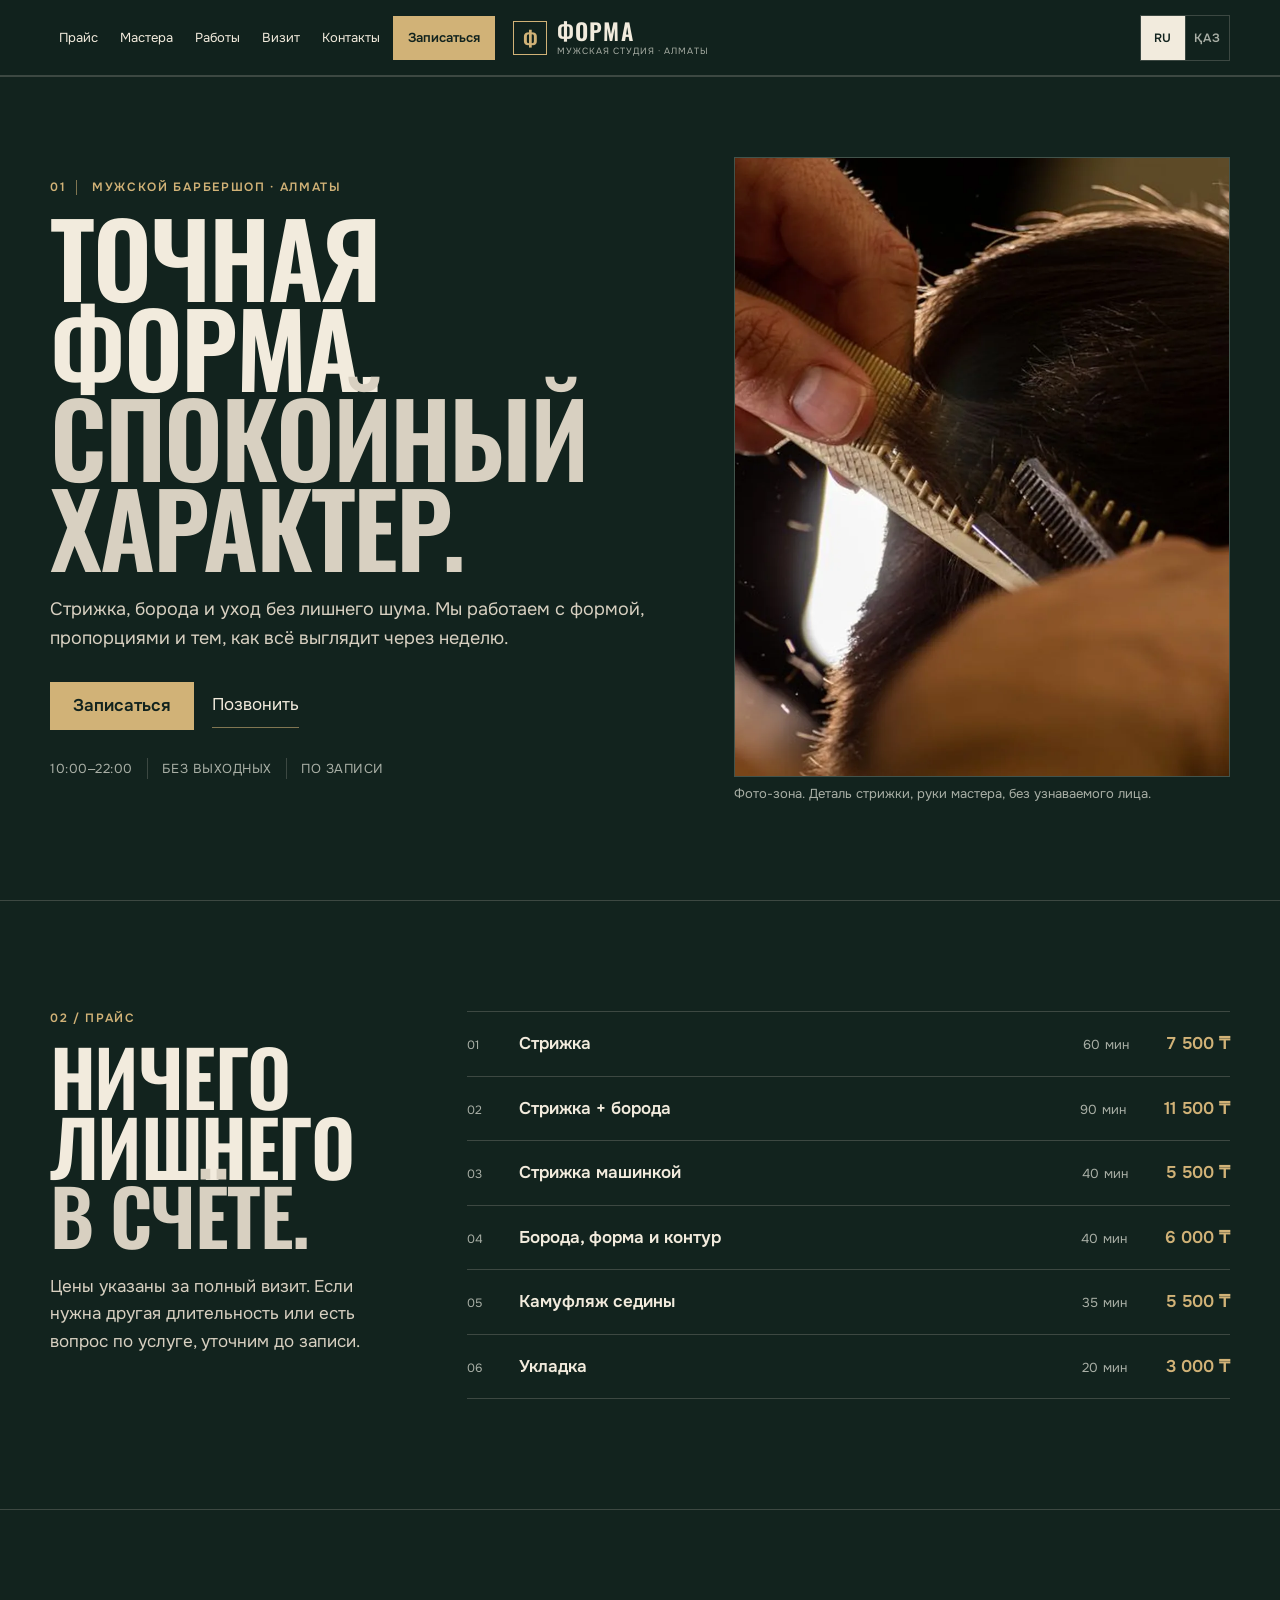
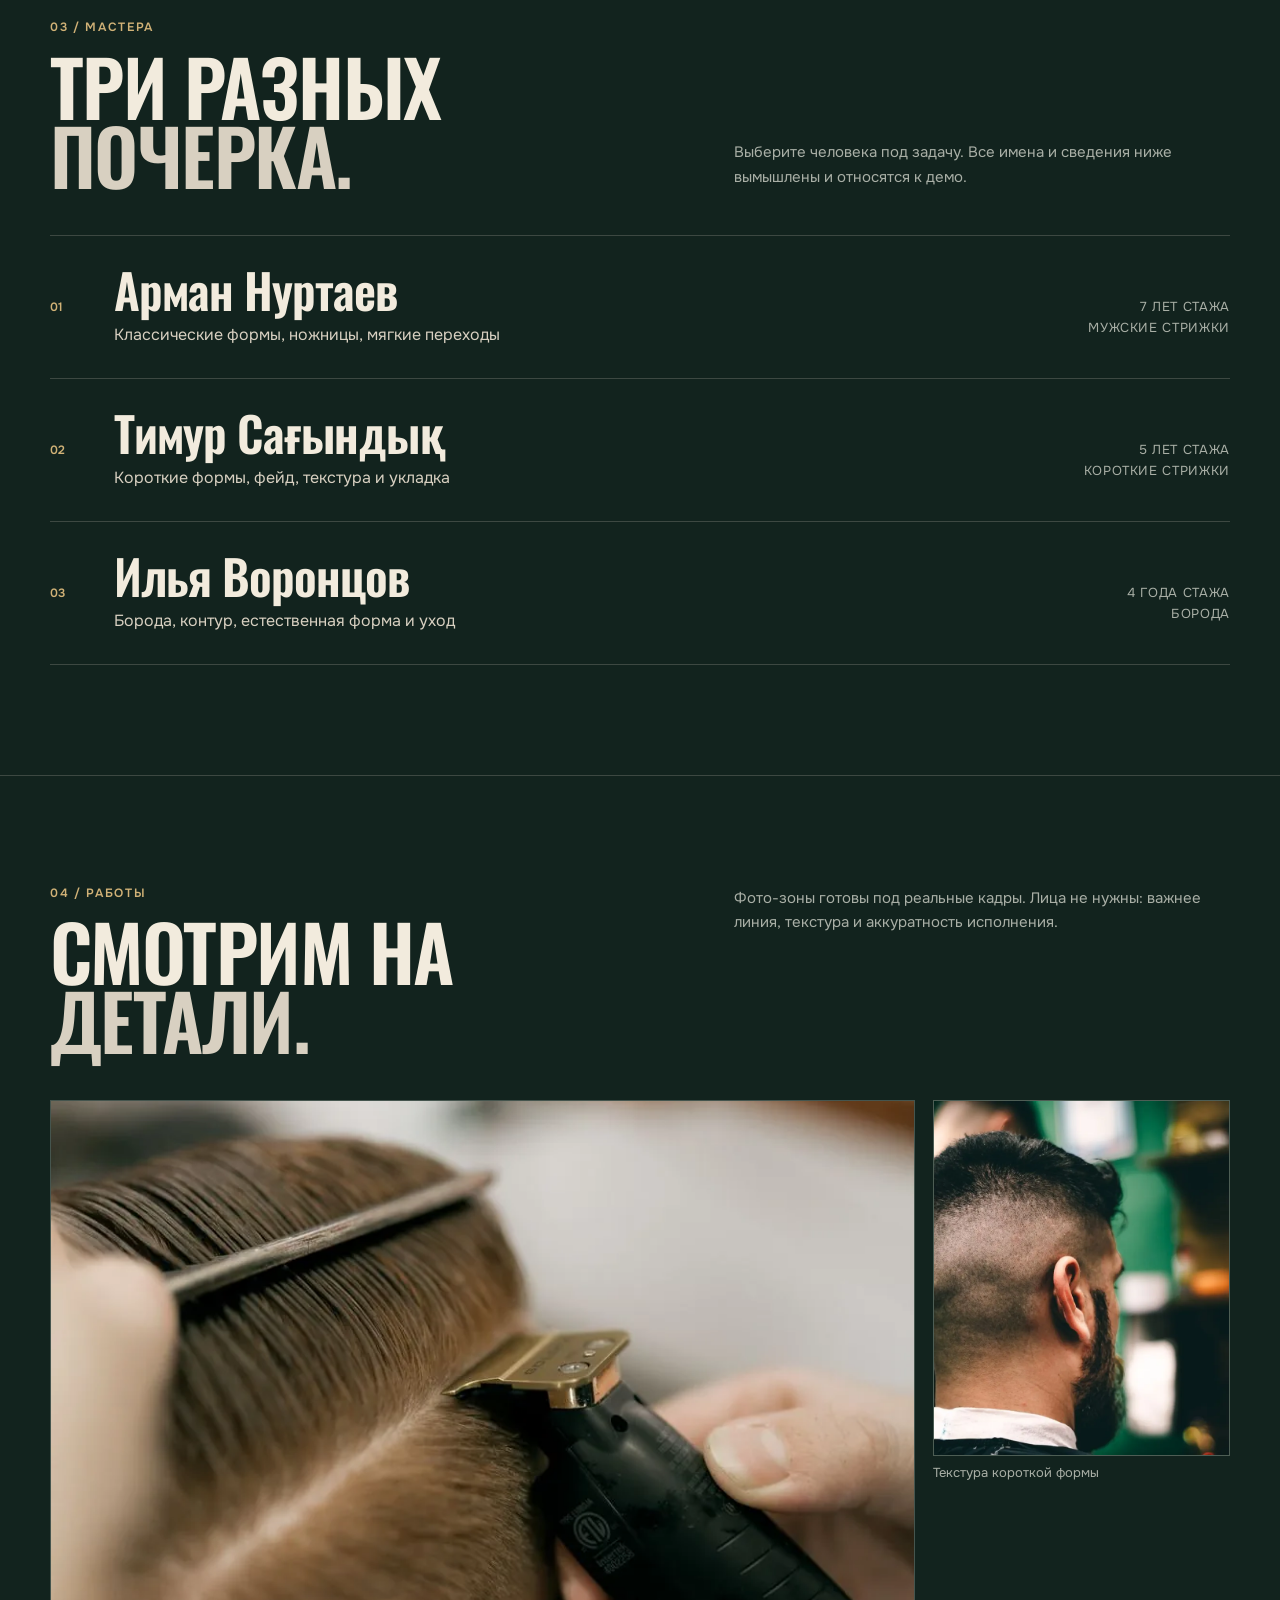
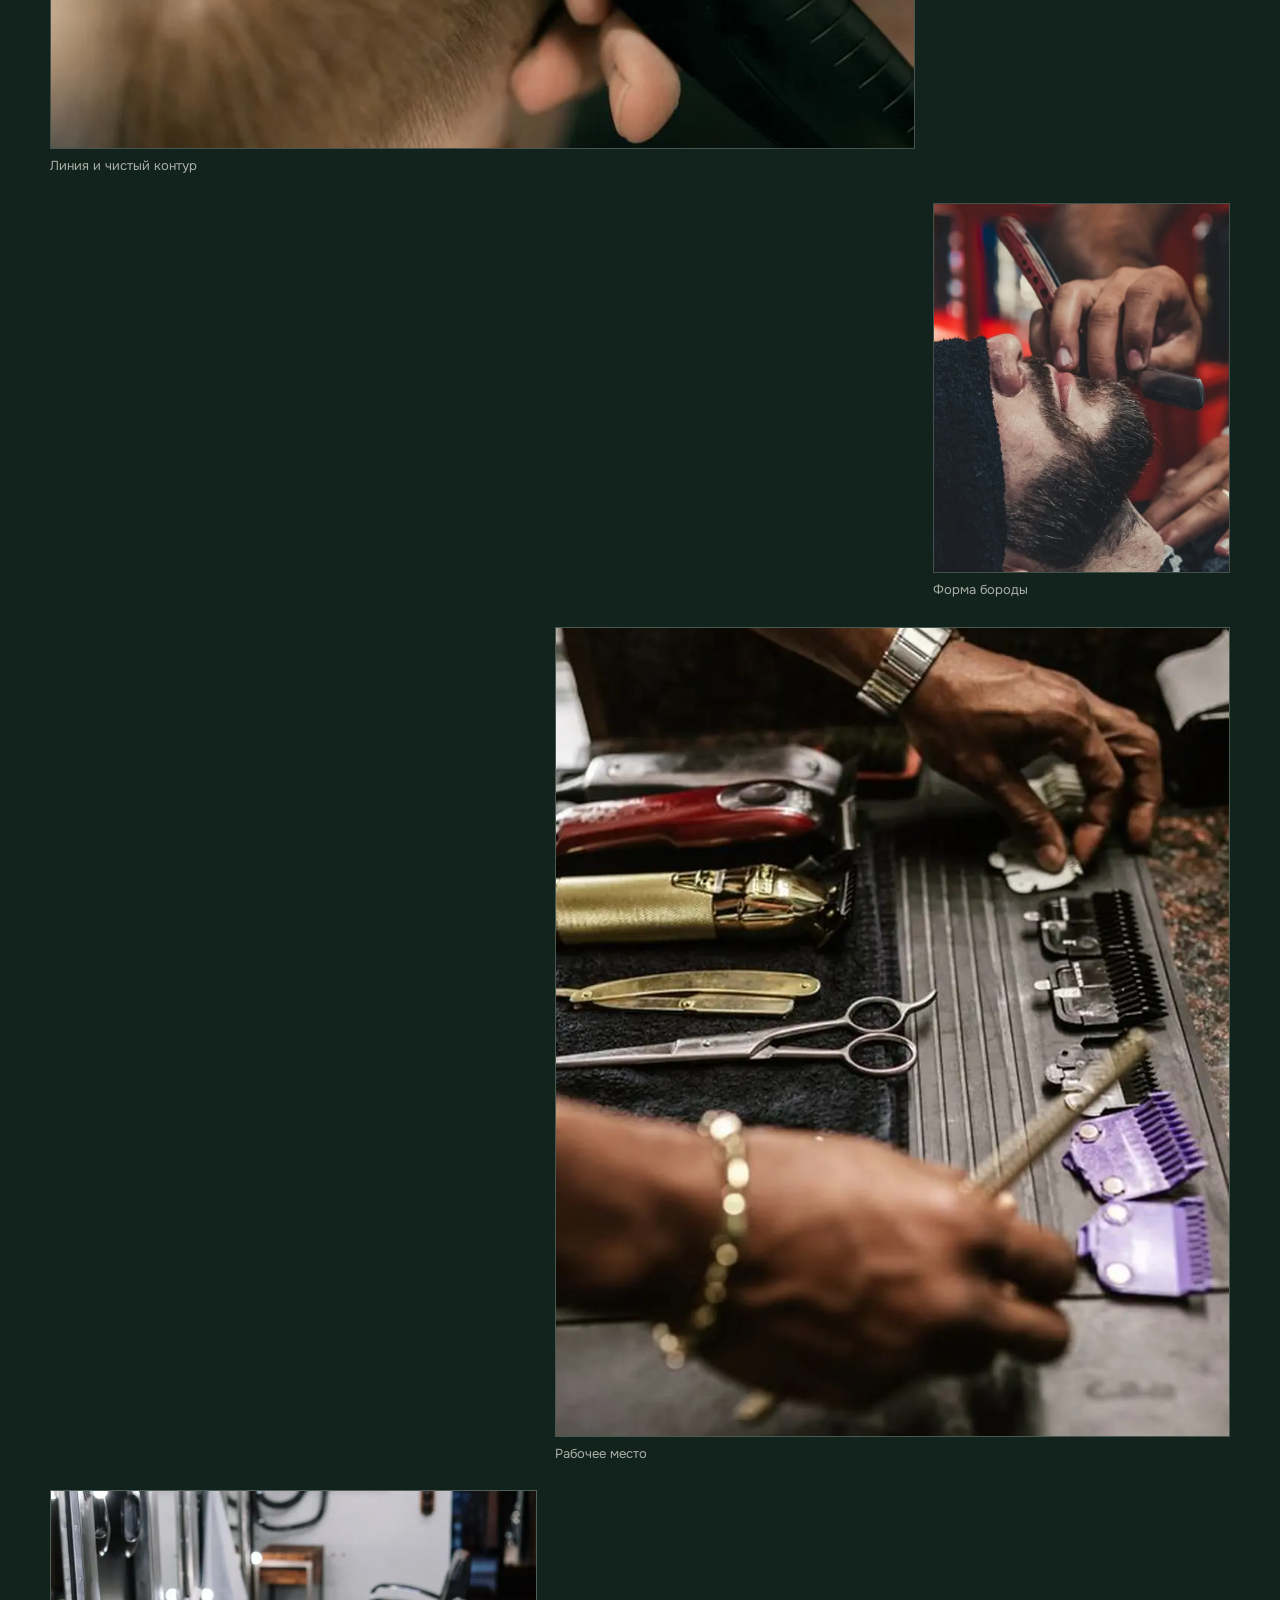
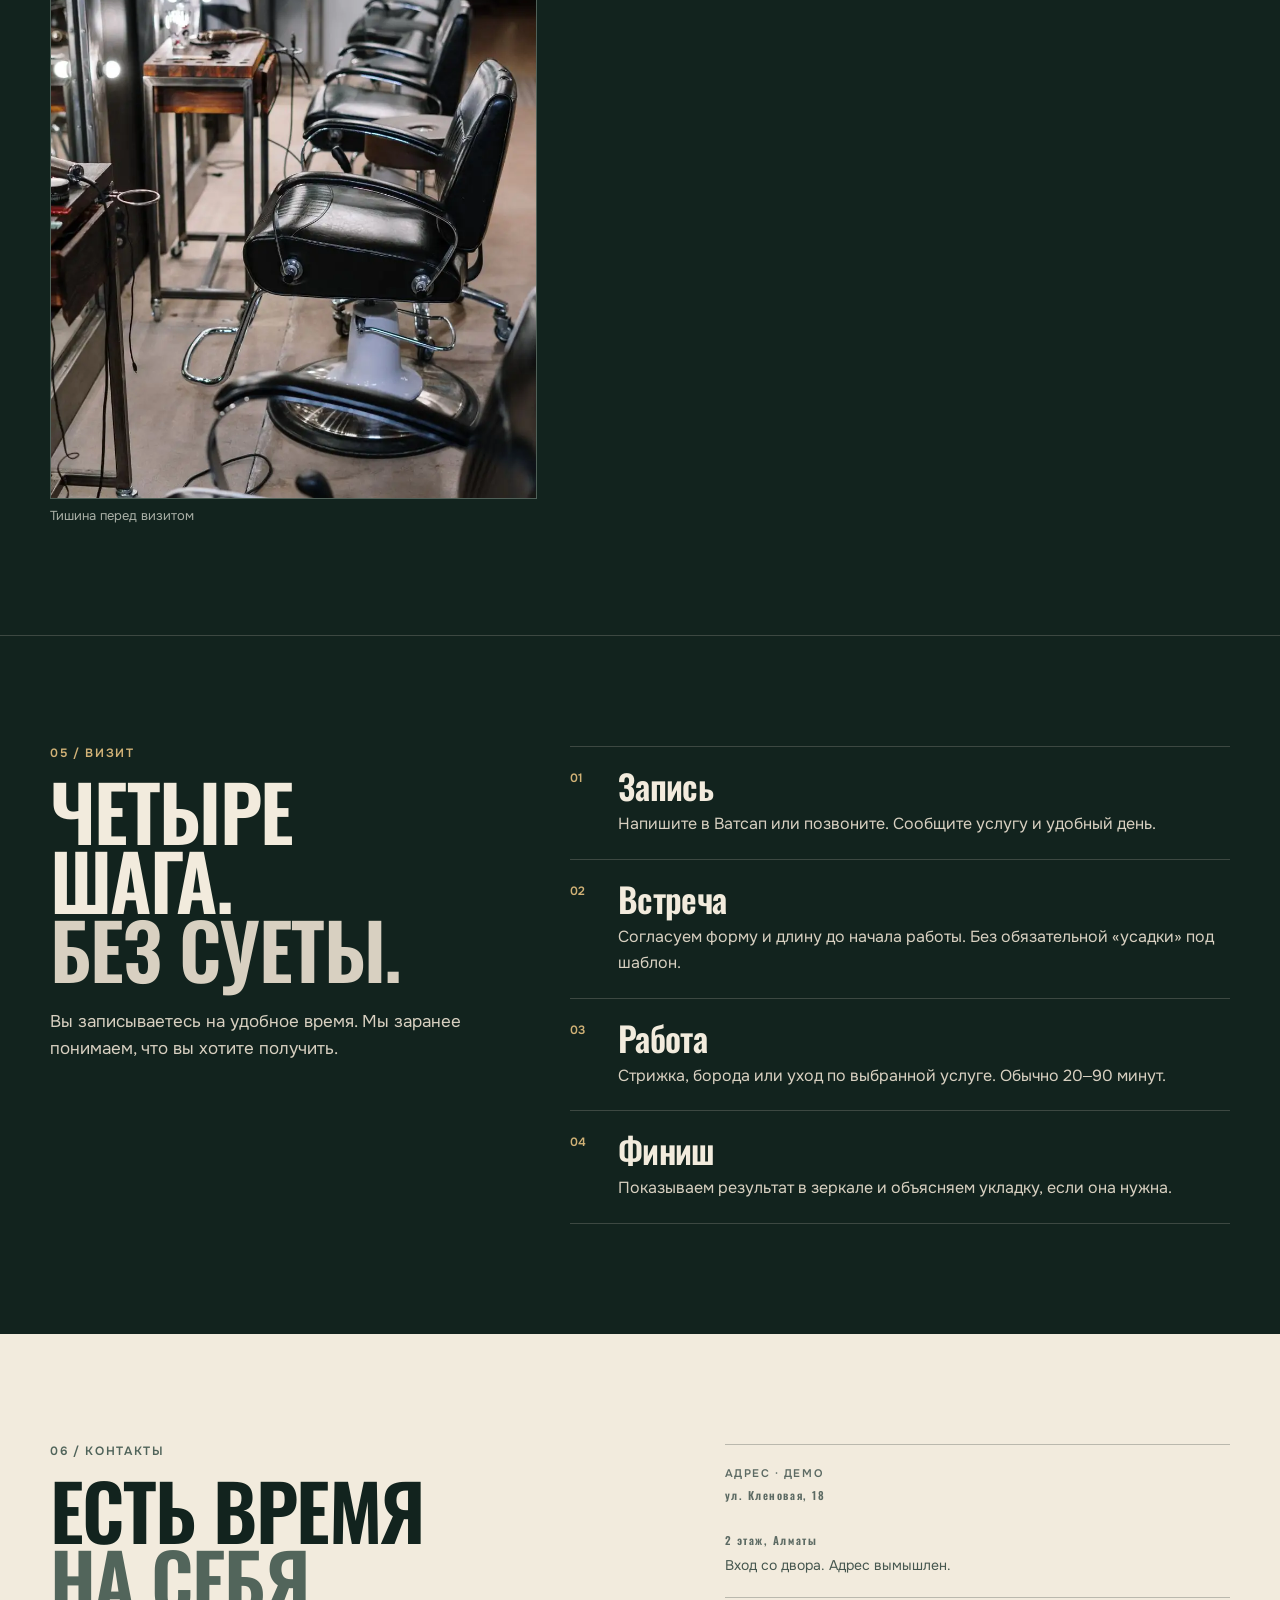
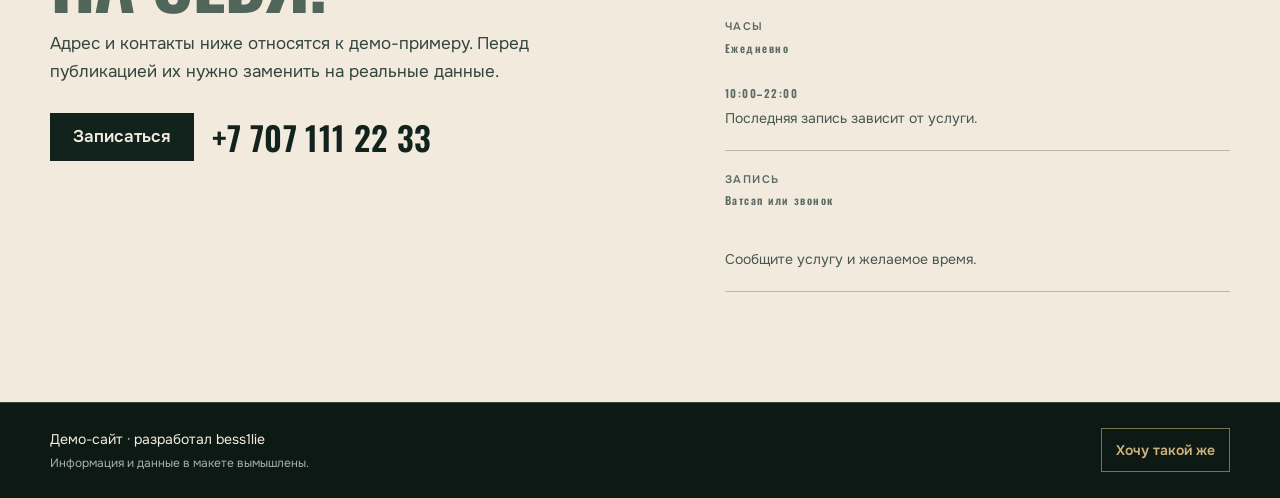
==== barbershop-demo-v2/index.html @ 273ecc9f "barbershop-demo-v2: RU/KK barbershop demo (ФОРМА) — gates green, audit in ~/demo-drops/_audit/barber" ====
<!DOCTYPE html>

<html lang="ru">
<head>
<meta charset="utf-8"/>
<meta content="width=device-width, initial-scale=1, viewport-fit=cover" name="viewport"/>
<meta content="noindex,nofollow" name="robots"/>
<title data-i18n="meta.title">ФОРМА — мужской барбершоп в Алматы</title>
<meta content="ФОРМА — спокойный мужской барбершоп в Алматы. Стрижки, борода и уход. Понятный прайс и запись в Ватсап." data-i18n-content="meta.description" name="description"/>
<meta content="ФОРМА — мужской барбершоп в Алматы" data-i18n-content="meta.ogTitle" property="og:title"/>
<meta content="Стрижки, борода и уход без лишнего шума. Запись в Ватсап." data-i18n-content="meta.ogDescription" property="og:description"/>
<link href="assets/favicon.svg" rel="icon" type="image/svg+xml"/>


<link href="css/style.css" rel="stylesheet"/>
<meta content="ru_RU" data-i18n-content="meta.ogLocale" property="og:locale"/><script>(function(){try{var p=new URLSearchParams(location.search).get('lang');var s=localStorage.getItem('site-language');var l=p==='kk'?'kk':p==='ru'?'ru':s==='kk'?'kk':'ru';document.documentElement.lang=l;document.documentElement.dataset.lang=l;document.documentElement.classList.add('js-preload');}catch(e){document.documentElement.lang='ru';document.documentElement.dataset.lang='ru';}})();</script><link as="font" crossorigin="anonymous" href="fonts/oswald-600.woff2" rel="preload" type="font/woff2"/><link as="font" crossorigin="anonymous" href="fonts/onest-400.woff2" rel="preload" type="font/woff2"/><link as="font" crossorigin="anonymous" href="fonts/onest-600.woff2" rel="preload" type="font/woff2"/><script defer src="js/i18n.js"></script></head>
<body>
<a class="skip-link" data-i18n="skip" href="#main">К содержанию</a>
<header class="site-header" data-header="">
<div class="container header-inner">
<a aria-label="ФОРМА, на главную" class="brand" data-i18n-aria-label="brand.home" href="./">
<span aria-hidden="true" class="brand-mark">Ф</span>
<span class="brand-copy"><span>ФОРМА</span><small data-i18n="brand.subtitle">МУЖСКАЯ СТУДИЯ · АЛМАТЫ</small></span>
</a>
<div aria-label="Сменить язык / Тілді ауыстыру" class="lang-switch" role="group"><button aria-label="Русский" aria-pressed="true" class="lang-option lang-ru" data-i18n-aria-label="lang.ru" data-lang-switch="ru" type="button">RU</button><button aria-label="Казахский" aria-pressed="false" class="lang-option lang-kk" data-i18n-aria-label="lang.kk" data-lang-switch="kk" type="button">ҚАЗ</button></div><button aria-controls="site-menu" aria-expanded="false" aria-label="Открыть меню" class="menu-toggle" data-i18n-aria-label="menu.open" data-menu-label-close="menu.close" data-menu-label-open="menu.open" type="button">
<span></span><span></span>
</button>
<nav aria-label="Основное меню" class="site-nav" data-i18n-aria-label="nav.label" id="site-menu">
<a data-i18n="nav.price" href="#price">Прайс</a>
<a data-i18n="nav.barbers" href="#barbers">Мастера</a>
<a data-i18n="nav.work" href="#work">Работы</a>
<a data-i18n="nav.visit" href="#visit">Визит</a>
<a data-i18n="nav.contacts" href="#contacts">Контакты</a>
<a class="nav-cta" data-cta-placeholder="whatsapp-cta" data-i18n="cta.book" data-i18n-aria-label="cta.whatsappAria" aria-label="Записаться в Ватсап" data-whatsapp="" href="https://wa.me/77071112233?text=%D0%97%D0%B4%D1%80%D0%B0%D0%B2%D1%81%D1%82%D0%B2%D1%83%D0%B9%D1%82%D0%B5!%20%D0%A5%D0%BE%D1%87%D1%83%20%D0%B7%D0%B0%D0%BF%D0%B8%D1%81%D0%B0%D1%82%D1%8C%D1%81%D1%8F%20%D0%BD%D0%B0%20%D1%81%D1%82%D1%80%D0%B8%D0%B6%D0%BA%D1%83.">Записаться</a>
</nav>
</div>
</header>
<main id="main">
<section aria-labelledby="hero-title" class="hero section-rule">
<div class="container hero-grid">
<div class="hero-copy">
<p class="eyebrow" data-i18n="hero.eyebrow"><span>01</span> Мужской барбершоп · Алматы</p>
<h1 id="hero-title"><span class="hero-title-a" data-i18n="hero.titleA">Точная форма.</span><br/><em data-i18n="hero.titleB">Спокойный характер.</em></h1>
<p class="hero-lede" data-i18n="hero.lede">Стрижка, борода и уход без лишнего шума. Мы работаем с формой, пропорциями и тем, как всё выглядит через неделю.</p>
<div class="hero-actions">
<a class="button button-primary" data-cta-placeholder="whatsapp-cta" data-i18n="cta.book" data-i18n-aria-label="cta.whatsappAria" aria-label="Записаться в Ватсап" data-whatsapp="" href="https://wa.me/77071112233?text=%D0%97%D0%B4%D1%80%D0%B0%D0%B2%D1%81%D1%82%D0%B2%D1%83%D0%B9%D1%82%D0%B5!%20%D0%A5%D0%BE%D1%87%D1%83%20%D0%B7%D0%B0%D0%BF%D0%B8%D1%81%D0%B0%D1%82%D1%8C%D1%81%D1%8F%20%D0%BD%D0%B0%20%D1%81%D1%82%D1%80%D0%B8%D0%B6%D0%BA%D1%83.">Записаться</a>
<a class="text-link" data-i18n="cta.call" href="tel:+77071112233">Позвонить</a>
</div>
<div aria-label="Информация о студии" class="hero-meta" data-i18n-aria-label="hero.metaLabel">
<span data-i18n="hero.hours">10:00–22:00</span><span data-i18n="hero.days">без выходных</span><span data-i18n="hero.appointment">по записи</span>
</div>
</div>
<figure class="hero-media media-slot media-hero">
<div class="media-frame media-frame-hero">
<div aria-hidden="true" class="shape shape-a"></div>
<div aria-hidden="true" class="shape shape-b"></div>
<span class="frame-label" data-i18n="work.frame01">КАДР 01 · ФОРМА</span>
<img alt="Руки мастера во время работы, без лица" data-i18n-alt="work.heroAlt" fetchpriority="high" height="1125" src="assets/img/hero-barber.webp" width="900"/>
</div>
<figcaption data-i18n="work.heroCaption">Фото-зона. Деталь стрижки, руки мастера, без узнаваемого лица.</figcaption>
</figure>
</div>
</section>
<section aria-labelledby="price-title" class="section section-price section-rule" id="price">
<div class="container price-layout">
<div class="section-intro">
<p class="section-index" data-i18n="price.index">02 / ПРАЙС</p>
<h2 id="price-title"><span data-i18n="price.titleA">Ничего лишнего</span><br/><em data-i18n="price.titleB">в счёте.</em></h2>
<p data-i18n="price.note">Цены указаны за полный визит. Если нужна другая длительность или есть вопрос по услуге, уточним до записи.</p>
</div>
<div aria-label="Прайс-лист" class="price-list" data-i18n-aria-label="price.label" role="list">
<div class="price-row" role="listitem"><span class="price-no">01</span><span class="price-name" data-i18n="price.service1">Стрижка</span><span class="price-time" data-i18n="price.time1">60 мин</span><strong>7 500 ₸</strong></div>
<div class="price-row" role="listitem"><span class="price-no">02</span><span class="price-name" data-i18n="price.service2">Стрижка + борода</span><span class="price-time" data-i18n="price.time2">90 мин</span><strong>11 500 ₸</strong></div>
<div class="price-row" role="listitem"><span class="price-no">03</span><span class="price-name" data-i18n="price.service3">Стрижка машинкой</span><span class="price-time" data-i18n="price.time3">40 мин</span><strong>5 500 ₸</strong></div>
<div class="price-row" role="listitem"><span class="price-no">04</span><span class="price-name" data-i18n="price.service4">Борода, форма и контур</span><span class="price-time" data-i18n="price.time4">40 мин</span><strong>6 000 ₸</strong></div>
<div class="price-row" role="listitem"><span class="price-no">05</span><span class="price-name" data-i18n="price.service5">Камуфляж седины</span><span class="price-time" data-i18n="price.time5">35 мин</span><strong>5 500 ₸</strong></div>
<div class="price-row" role="listitem"><span class="price-no">06</span><span class="price-name" data-i18n="price.service6">Укладка</span><span class="price-time" data-i18n="price.time6">20 мин</span><strong>3 000 ₸</strong></div>
</div>
</div>
</section>
<section aria-labelledby="barbers-title" class="section section-barbers section-rule" id="barbers">
<div class="container">
<div class="section-head split-head">
<div><p class="section-index" data-i18n="barbers.index">03 / МАСТЕРА</p><h2 id="barbers-title"><span data-i18n="barbers.titleA">Три разных</span><br/><em data-i18n="barbers.titleB">почерка.</em></h2></div>
<p class="section-note" data-i18n="barbers.note">Выберите человека под задачу. Все имена и сведения ниже вымышлены и относятся к демо.</p>
</div>
<div class="barber-list">
<article class="barber-row">
<div class="barber-count">01</div>
<div class="barber-main"><h3 data-i18n="barber1.name">Арман Нуртаев</h3><p data-i18n="barber1.desc">Классические формы, ножницы, мягкие переходы</p></div>
<div class="barber-meta"><span data-i18n="barber1.experience">7 лет стажа</span><span data-i18n="barber1.speciality">мужские стрижки</span></div>
</article>
<article class="barber-row">
<div class="barber-count">02</div>
<div class="barber-main"><h3 data-i18n="barber2.name">Тимур Сағындық</h3><p data-i18n="barber2.desc">Короткие формы, фейд, текстура и укладка</p></div>
<div class="barber-meta"><span data-i18n="barber2.experience">5 лет стажа</span><span data-i18n="barber2.speciality">короткие стрижки</span></div>
</article>
<article class="barber-row">
<div class="barber-count">03</div>
<div class="barber-main"><h3 data-i18n="barber3.name">Илья Воронцов</h3><p data-i18n="barber3.desc">Борода, контур, естественная форма и уход</p></div>
<div class="barber-meta"><span data-i18n="barber3.experience">4 года стажа</span><span data-i18n="barber3.speciality">борода</span></div>
</article>
</div>
</div>
</section>
<section aria-labelledby="work-title" class="section section-work section-rule" id="work">
<div class="container">
<div class="section-head work-head">
<div><p class="section-index" data-i18n="work.index">04 / РАБОТЫ</p><h2 id="work-title"><span data-i18n="work.titleA">Смотрим на</span><br/><em data-i18n="work.titleB">детали.</em></h2></div>
<p class="section-note" data-i18n="work.note">Фото-зоны готовы под реальные кадры. Лица не нужны: важнее линия, текстура и аккуратность исполнения.</p>
</div>
<div class="work-grid">
<figure class="work-item work-large media-slot"><div class="work-frame tone-1"><span class="frame-label" data-i18n="work.frame2">КАДР 02 · КОНТУР</span><div class="placeholder-line"></div><img alt="Деталь линии волос и работа мастера, без лица" data-i18n-alt="work.alt2" height="1125" loading="lazy" src="assets/img/work-01.webp" width="900"/></div><figcaption data-i18n="work.caption2">Линия и чистый контур</figcaption></figure>
<figure class="work-item work-mid media-slot"><div class="work-frame tone-2"><span class="frame-label" data-i18n="work.frame3">КАДР 03 · ТЕКСТУРА</span><div class="placeholder-block"></div><img alt="Фактура короткой стрижки, без лица" data-i18n-alt="work.alt3" height="900" loading="lazy" src="assets/img/work-02.webp" width="900"/></div><figcaption data-i18n="work.caption3">Текстура короткой формы</figcaption></figure>
<figure class="work-item work-small media-slot"><div class="work-frame tone-3"><span class="frame-label" data-i18n="work.frame4">КАДР 04 · БОРОДА</span><div class="placeholder-arc"></div><img alt="Работа с бородой и контуром, без лица" data-i18n-alt="work.alt4" height="900" loading="lazy" src="assets/img/work-03.webp" width="900"/></div><figcaption data-i18n="work.caption4">Форма бороды</figcaption></figure>
<figure class="work-item work-mid media-slot"><div class="work-frame tone-4"><span class="frame-label" data-i18n="work.frame5">КАДР 05 · ИНСТРУМЕНТ</span><div class="placeholder-grid"></div><img alt="Инструменты и рабочее место мастера" data-i18n-alt="work.alt5" height="1125" loading="lazy" src="assets/img/work-04.webp" width="900"/></div><figcaption data-i18n="work.caption5">Рабочее место</figcaption></figure>
<figure class="work-item work-small media-slot"><div class="work-frame tone-5"><span class="frame-label" data-i18n="work.frame6">КАДР 06 · ИНТЕРЬЕР</span><div class="placeholder-chair"></div><img alt="Фрагмент спокойного интерьера барбершопа" data-i18n-alt="work.alt6" height="1125" loading="lazy" src="assets/img/work-05.webp" width="900"/></div><figcaption data-i18n="work.caption6">Тишина перед визитом</figcaption></figure>
</div>
</div>
</section>
<section aria-labelledby="visit-title" class="section section-visit section-rule" id="visit">
<div class="container visit-layout">
<div class="section-intro">
<p class="section-index" data-i18n="visit.index">05 / ВИЗИТ</p>
<h2 id="visit-title"><span data-i18n="visit.titleA">Четыре шага.</span><br/><em data-i18n="visit.titleB">Без суеты.</em></h2>
<p data-i18n="visit.intro">Вы записываетесь на удобное время. Мы заранее понимаем, что вы хотите получить.</p>
</div>
<ol class="visit-steps">
<li><span>01</span><div><h3 data-i18n="visit.step1.title">Запись</h3><p data-i18n="visit.step1.text">Напишите в Ватсап или позвоните. Сообщите услугу и удобный день.</p></div></li>
<li><span>02</span><div><h3 data-i18n="visit.step2.title">Встреча</h3><p data-i18n="visit.step2.text">Согласуем форму и длину до начала работы. Без обязательной «усадки» под шаблон.</p></div></li>
<li><span>03</span><div><h3 data-i18n="visit.step3.title">Работа</h3><p data-i18n="visit.step3.text">Стрижка, борода или уход по выбранной услуге. Обычно 20–90 минут.</p></div></li>
<li><span>04</span><div><h3 data-i18n="visit.step4.title">Финиш</h3><p data-i18n="visit.step4.text">Показываем результат в зеркале и объясняем укладку, если она нужна.</p></div></li>
</ol>
</div>
</section>
<section aria-labelledby="contact-title" class="section section-contact" id="contacts">
<div class="container contact-grid">
<div class="contact-copy">
<p class="section-index" data-i18n="contacts.index">06 / КОНТАКТЫ</p>
<h2 id="contact-title"><span data-i18n="contacts.titleA">Есть время</span><br/><em data-i18n="contacts.titleB">на себя.</em></h2>
<p class="contact-note" data-i18n="contacts.note">Адрес и контакты ниже относятся к демо-примеру. Перед публикацией их нужно заменить на реальные данные.</p>
<div class="contact-actions">
<a class="button button-primary" data-cta-placeholder="whatsapp-cta" data-i18n="cta.book" data-i18n-aria-label="cta.whatsappAria" aria-label="Записаться в Ватсап" data-whatsapp="" href="https://wa.me/77071112233?text=%D0%97%D0%B4%D1%80%D0%B0%D0%B2%D1%81%D1%82%D0%B2%D1%83%D0%B9%D1%82%D0%B5!%20%D0%A5%D0%BE%D1%87%D1%83%20%D0%B7%D0%B0%D0%BF%D0%B8%D1%81%D0%B0%D1%82%D1%8C%D1%81%D1%8F%20%D0%BD%D0%B0%20%D1%81%D1%82%D1%80%D0%B8%D0%B6%D0%BA%D1%83.">Записаться</a>
<a class="phone" data-i18n="contacts.phone" href="tel:+77071112233">+7 707 111 22 33</a>
</div>
</div>
<div class="contact-info">
<div class="info-block"><span data-i18n="contacts.addressLabel">АДРЕС · ДЕМО</span><strong><span data-i18n="contacts.address1">ул. Кленовая, 18</span><br/><span data-i18n="contacts.address2">2 этаж, Алматы</span></strong><p data-i18n="contacts.addressNote">Вход со двора. Адрес вымышлен.</p></div>
<div class="info-block"><span data-i18n="contacts.hoursLabel">ЧАСЫ</span><strong><span data-i18n="contacts.hours">Ежедневно</span><br/><span data-i18n="contacts.hoursTime">10:00–22:00</span></strong><p data-i18n="contacts.hoursNote">Последняя запись зависит от услуги.</p></div>
<div class="info-block"><span data-i18n="contacts.bookingLabel">ЗАПИСЬ</span><strong><span data-i18n="contacts.booking">Ватсап или звонок</span><br/><span aria-hidden="true" class="booking-empty" data-i18n="contacts.booking2"></span></strong><p data-i18n="contacts.bookingNote">Сообщите услугу и желаемое время.</p></div>
</div>
</div>
</section>
</main>
<footer class="site-footer">
<div class="container footer-inner">
<div><span data-i18n="footer.credit">Демо-сайт · разработал bess1lie</span><small data-i18n="footer.note">Информация и данные в макете вымышлены.</small></div>
<a class="footer-link" data-i18n="footer.cta" href="#contacts">Хочу такой же</a>
</div>
</footer>
<div aria-label="Быстрые контакты" class="mobile-bar" data-i18n-aria-label="mobile.label">
<a data-i18n="cta.call" href="tel:+77071112233">Позвонить</a>
<a data-cta-placeholder="whatsapp-cta" data-i18n="cta.whatsapp" data-i18n-aria-label="cta.whatsappAria" data-whatsapp="" href="https://wa.me/77071112233?text=%D0%97%D0%B4%D1%80%D0%B0%D0%B2%D1%81%D1%82%D0%B2%D1%83%D0%B9%D1%82%D0%B5!%20%D0%A5%D0%BE%D1%87%D1%83%20%D0%B7%D0%B0%D0%BF%D0%B8%D1%81%D0%B0%D1%82%D1%8C%D1%81%D1%8F%20%D0%BD%D0%B0%20%D1%81%D1%82%D1%80%D0%B8%D0%B6%D0%BA%D1%83.">Ватсап</a>
</div>

<script defer src="js/main.js"></script></body>
</html>
---- barbershop-demo-v2/css/style.css ----
html.js-preload[data-lang="kk"] body{visibility:hidden}
@font-face{font-family:"Oswald Local";src:url("../fonts/oswald-600.woff2") format("woff2");font-weight:600;font-style:normal;font-display:swap;unicode-range:U+0000-00FF,U+0100-024F,U+02B0-02FF,U+0304,U+0308,U+0329,U+1E00-1EFF,U+2020,U+20A0-20AB,U+2113,U+2C60-2C7F,U+A720-A7FF,U+0400-052F,U+2DE0-2DFF,U+A640-A69F,U+FE2E-FE2F}
@font-face{font-family:"Onest Local";src:url("../fonts/onest-400.woff2") format("woff2");font-weight:400;font-style:normal;font-display:swap;unicode-range:U+0000-00FF,U+0100-024F,U+02B0-02FF,U+0304,U+0308,U+0329,U+1E00-1EFF,U+2020,U+20A0-20AB,U+2113,U+2C60-2C7F,U+A720-A7FF,U+0400-052F,U+2DE0-2DFF,U+A640-A69F,U+FE2E-FE2F}
@font-face{font-family:"Onest Local";src:url("../fonts/onest-600.woff2") format("woff2");font-weight:600;font-style:normal;font-display:swap;unicode-range:U+0000-00FF,U+0100-024F,U+02B0-02FF,U+0304,U+0308,U+0329,U+1E00-1EFF,U+2020,U+20A0-20AB,U+2113,U+2C60-2C7F,U+A720-A7FF,U+0400-052F,U+2DE0-2DFF,U+A640-A69F,U+FE2E-FE2F}
@font-face{font-family:"Oswald Fallback";src:local("Arial Narrow"),local("Liberation Sans Narrow");size-adjust:90%;ascent-override:94%;descent-override:24%;line-gap-override:0%}
@font-face{font-family:"Onest Fallback";src:local("Arial"),local("Liberation Sans");size-adjust:100%;ascent-override:92%;descent-override:24%;line-gap-override:0%}
:root{--bg:#12231e;--bg-deep:#0d1915;--panel:#183029;--bone:#f2ebdd;--bone-soft:#d8d0c1;--muted:#a9afa6;--brass:#d1b277;--line:rgba(242,235,221,.19);--line-strong:rgba(209,178,119,.58);--max:1180px;--header-h:76px;--bottom-bar:68px;color-scheme:dark}
*{box-sizing:border-box}
html{scroll-behavior:smooth;scroll-padding-top:var(--header-h);background:var(--bg)}
[id]{scroll-margin-top:calc(var(--header-h) + 12px)}
body{margin:0;background:var(--bg);color:var(--bone);font:400 17px/1.62 "Onest Local","Onest Fallback",Arial,sans-serif;overflow-x:hidden;padding-bottom:var(--bottom-bar)}
body.menu-open{overflow:hidden}
img{display:block;max-width:100%;height:auto}
a{color:inherit;text-decoration:none}
button{font:inherit}
.container{width:min(calc(100% - 36px),var(--max));margin-inline:auto}
.skip-link{position:fixed;left:12px;top:8px;z-index:1000;transform:translateY(-140%);min-height:44px;display:inline-flex;align-items:center;padding:10px 14px;background:var(--bone);color:var(--bg);border-radius:3px;font-size:14px}
.skip-link:focus{transform:translateY(0)}
.site-header{position:sticky;top:0;z-index:50;height:var(--header-h);background:rgba(18,35,30,.96);border-bottom:1px solid var(--line);backdrop-filter:none}
.header-inner{height:100%;display:flex;align-items:center;justify-content:space-between;gap:18px}.lang-switch{display:inline-flex;align-items:center;justify-content:center;min-height:44px;flex:0 0 auto;border:1px solid var(--line);margin-left:auto}.lang-option{appearance:none;min-width:44px;min-height:44px;padding:0 8px;border:0;background:transparent;color:var(--muted);font:600 12px/1 "Onest Local","Onest Fallback",Arial,sans-serif;letter-spacing:.06em;cursor:pointer}.lang-option+ .lang-option{border-left:1px solid var(--line)}.lang-option[aria-pressed=true]{background:var(--bone);color:var(--bg)}.lang-option:focus-visible{outline:2px solid var(--brass);outline-offset:-3px}
.brand{display:flex;align-items:center;gap:10px;min-width:0;min-height:44px}
.brand-mark{display:grid;place-items:center;width:34px;height:34px;border:1px solid var(--brass);color:var(--brass);font:600 20px/1 "Oswald Local","Oswald Fallback",sans-serif}
.brand-copy{display:flex;flex-direction:column;line-height:1}
.brand-copy>span{font:600 23px/1 "Oswald Local","Oswald Fallback",sans-serif;letter-spacing:.05em}
.brand-copy small{margin-top:4px;color:var(--muted);font-size:9px;letter-spacing:.11em;white-space:nowrap}
.menu-toggle{width:48px;height:48px;padding:11px;border:1px solid var(--line);background:transparent;color:var(--bone);display:grid;place-content:center;gap:7px;flex:0 0 auto}
.menu-toggle span{display:block;width:22px;height:1px;background:currentColor;transition:transform .22s ease}
.menu-toggle[aria-expanded=true] span:first-child{transform:translateY(4px) rotate(45deg)}
.menu-toggle[aria-expanded=true] span:last-child{transform:translateY(-4px) rotate(-45deg)}
.site-nav{position:fixed;inset:var(--header-h) 0 auto 0;display:grid;gap:4px;padding:18px 18px 28px;background:var(--bg-deep);border-bottom:1px solid var(--line);transform:translateY(-120%);transition:transform .24s ease;visibility:hidden}
.site-nav.is-open{transform:translateY(0);visibility:visible}
.site-nav a{display:flex;align-items:center;min-height:48px;padding:0 8px;border-bottom:1px solid var(--line);font-size:16px}
.site-nav .nav-cta{margin-top:8px;justify-content:center;background:var(--brass);border:0;color:var(--bg);font-weight:600}
.hero,.section{position:relative}
.section-rule{border-top:1px solid var(--line)}
.hero{min-height:calc(100dvh - var(--header-h));display:flex;align-items:center;overflow:hidden}
.hero-grid{display:grid;gap:42px;padding-block:44px 56px}
.hero-copy{display:flex;flex-direction:column;align-items:flex-start}
.eyebrow,.section-index{margin:0 0 16px;color:var(--brass);font:600 12px/1.2 "Onest Local","Onest Fallback",Arial,sans-serif;letter-spacing:.14em;text-transform:uppercase}
.eyebrow span{display:inline-block;margin-right:10px;padding-right:10px;border-right:1px solid var(--line-strong)}
h1,h2,h3{margin:0;font-family:"Oswald Local","Oswald Fallback",Arial Narrow,sans-serif;font-weight:600;letter-spacing:-.02em;text-wrap:balance}
h1{font-size:clamp(58px,15vw,92px);line-height:.88;max-width:9ch;text-transform:uppercase}
h1 em,h2 em{font-style:normal;color:var(--bone-soft)}
.hero-lede{max-width:38rem;margin:24px 0 0;color:var(--bone-soft);font-size:17px}
.hero-actions{display:flex;flex-wrap:wrap;align-items:center;gap:18px;margin-top:28px}
.button{display:inline-flex;align-items:center;justify-content:center;min-height:48px;padding:0 22px;border:1px solid var(--brass);font-weight:600;transition:transform .2s ease,background .2s ease}
.button-primary{background:var(--brass);color:var(--bg)}
.button-primary:hover,.button-primary:focus-visible{background:var(--bone);border-color:var(--bone);transform:translateY(-2px)}
.text-link{min-height:44px;display:inline-flex;align-items:center;color:var(--bone);border-bottom:1px solid var(--line-strong)}
.hero-meta{display:flex;flex-wrap:wrap;gap:10px 14px;margin-top:28px;color:var(--muted);font-size:13px;letter-spacing:.04em;text-transform:uppercase}
.hero-meta span+span{padding-left:14px;border-left:1px solid var(--line)}
.media-slot{margin:0}
.media-frame{position:relative;overflow:hidden;background:var(--panel);border:1px solid var(--line);isolation:isolate}
.media-frame img{position:absolute;inset:0;width:100%;height:100%;object-fit:cover;opacity:0;transition:opacity .35s ease;z-index:3}
.media-frame img.is-loaded{opacity:1}
.media-frame-hero{aspect-ratio:4/5;min-height:430px}
.media-hero .shape{position:absolute;z-index:1}
.shape-a{width:62%;aspect-ratio:1;background:var(--brass);left:11%;top:13%;transform:rotate(17deg)}
.shape-b{width:55%;aspect-ratio:1;border:1px solid var(--bone);right:7%;bottom:9%;transform:rotate(-11deg)}
.frame-label{position:absolute;z-index:2;left:14px;bottom:12px;color:var(--bg);font-size:10px;font-weight:600;letter-spacing:.14em;background:var(--brass);padding:6px 8px}
.media-hero figcaption,.work-item figcaption{margin-top:8px;color:var(--muted);font-size:13px;line-height:1.35}
.section{padding-block:78px}
h2{font-size:clamp(52px,11vw,82px);line-height:.9;text-transform:uppercase}
.section-intro>p:last-child{margin:24px 0 0;color:var(--bone-soft);max-width:31rem}
.price-layout{display:grid;gap:54px}
.price-list{border-top:1px solid var(--line)}
.price-row{display:grid;grid-template-columns:32px minmax(0,1fr) auto;align-items:baseline;gap:10px;padding:18px 0;border-bottom:1px solid var(--line)}
.price-no{color:var(--muted);font-size:12px}
.price-name{font-weight:600}
.price-time{grid-column:2;color:var(--muted);font-size:13px;letter-spacing:.02em}
.price-row strong{grid-column:3;grid-row:1 / span 2;color:var(--brass);font-size:17px;white-space:nowrap}
.section-head{display:flex;justify-content:space-between;gap:24px;align-items:flex-end}
.section-note{max-width:31rem;margin:0;color:var(--muted);font-size:15px}
.barber-list{margin-top:46px;border-top:1px solid var(--line)}
.barber-row{display:grid;grid-template-columns:34px minmax(0,1fr);gap:16px;padding:24px 0;border-bottom:1px solid var(--line)}
.barber-count{color:var(--brass);font-size:12px;font-weight:600}
.barber-main h3{font-size:39px;line-height:1}
.barber-main p{margin:8px 0 0;color:var(--bone-soft);font-size:16px}
.barber-meta{grid-column:2;display:flex;flex-wrap:wrap;gap:8px 14px;color:var(--muted);font-size:13px;text-transform:uppercase;letter-spacing:.05em}
.work-head{align-items:flex-start}
.work-grid{display:grid;grid-template-columns:1fr 1fr;gap:24px 14px;margin-top:46px;align-items:start}
.work-item{min-width:0}
.work-large{grid-column:1 / -1}
.work-frame{position:relative;overflow:hidden;border:1px solid var(--line);background:var(--panel);isolation:isolate}
.work-frame img{position:absolute;inset:0;width:100%;height:100%;object-fit:cover;opacity:0;z-index:3;transition:opacity .35s ease}
.work-frame img.is-loaded{opacity:1}
.work-large .work-frame{aspect-ratio:16/10}
.work-mid .work-frame,.work-small .work-frame{aspect-ratio:1/1}
.tone-1{background:#1c332c}.tone-2{background:#263c34}.tone-3{background:#172c25}.tone-4{background:#20372f}.tone-5{background:#294038}
.placeholder-line{position:absolute;z-index:1;width:70%;height:1px;background:var(--brass);left:14%;top:51%;transform:rotate(-9deg)}
.placeholder-block{position:absolute;z-index:1;inset:14% 18%;border:1px solid var(--brass);transform:rotate(7deg)}
.placeholder-arc{position:absolute;z-index:1;width:58%;aspect-ratio:1;border:1px solid var(--brass);border-radius:50%;left:21%;top:19%}
.placeholder-grid{position:absolute;z-index:1;inset:18%;background:repeating-linear-gradient(90deg,transparent 0 22px,rgba(209,178,119,.45) 22px 23px),repeating-linear-gradient(0deg,transparent 0 22px,rgba(242,235,221,.12) 22px 23px)}
.placeholder-chair{position:absolute;z-index:1;left:30%;top:18%;width:40%;height:64%;border:1px solid var(--brass);border-radius:44% 44% 8% 8%}
.visit-layout{display:grid;gap:48px}
.visit-steps{list-style:none;padding:0;margin:0;border-top:1px solid var(--line)}
.visit-steps li{display:grid;grid-template-columns:34px minmax(0,1fr);gap:14px;padding:22px 0;border-bottom:1px solid var(--line)}
.visit-steps li>span{color:var(--brass);font-size:12px;font-weight:600}
.visit-steps h3{font-size:34px;line-height:1}
.visit-steps p{margin:8px 0 0;color:var(--bone-soft);font-size:16px}
.section-contact{background:var(--bone);color:var(--bg);padding-bottom:96px}
.section-contact .section-index{color:#50645a}
.section-contact h2 em{color:#52655b}
.contact-grid{display:grid;gap:48px}
.contact-copy>p:not(.section-index){max-width:34rem;color:#33453e}
.contact-actions{display:flex;flex-wrap:wrap;align-items:center;gap:18px;margin-top:28px}
.contact-actions .button-primary{background:var(--bg);border-color:var(--bg);color:var(--bone)}
.contact-actions .button-primary:hover,.contact-actions .button-primary:focus-visible{background:#23483c;border-color:#23483c}
.phone{min-height:44px;display:inline-flex;align-items:center;font:600 33px/1 "Oswald Local","Oswald Fallback",sans-serif;letter-spacing:.01em}
.contact-info{border-top:1px solid rgba(18,35,30,.25)}
.info-block{padding:20px 0;border-bottom:1px solid rgba(18,35,30,.25)}
.info-block span{display:block;color:#5c6a63;font-size:11px;font-weight:600;letter-spacing:.14em}
.info-block strong{display:block;margin-top:7px;font:600 33px/1.02 "Oswald Local","Oswald Fallback",sans-serif}
.info-block p{margin:8px 0 0;color:#46574f;font-size:14px}
.site-footer{background:var(--bg-deep);padding:25px 0 calc(25px + env(safe-area-inset-bottom));border-top:1px solid var(--line)}
.footer-inner{display:flex;justify-content:space-between;gap:20px;align-items:center}
.site-footer span,.site-footer small{display:block}.site-footer span{font-size:14px}.site-footer small{margin-top:3px;color:var(--muted);font-size:12px}
.footer-link{min-height:44px;display:inline-flex;align-items:center;padding:0 14px;border:1px solid var(--line-strong);color:var(--brass);font-size:14px;font-weight:600}
.mobile-bar{position:fixed;left:0;right:0;bottom:0;z-index:60;display:grid;grid-template-columns:1fr 1fr;background:var(--bg-deep);padding:8px 10px calc(8px + env(safe-area-inset-bottom));border-top:1px solid var(--line)}
.mobile-bar a{min-height:44px;display:flex;align-items:center;justify-content:center;font-size:14px;font-weight:600}
.mobile-bar a:first-child{border:1px solid var(--line)}
.mobile-bar a:last-child{background:var(--brass);color:var(--bg)}
:focus-visible{outline:2px solid var(--brass);outline-offset:3px}
@media (min-width:700px){body{padding-bottom:0}.mobile-bar{display:none}.menu-toggle{display:none}.site-nav{position:static;transform:none;visibility:visible;display:flex;align-items:center;gap:4px;padding:0;background:transparent;border:0}.site-nav a{min-height:44px;padding:0 9px;border:0;font-size:13px}.site-nav .nav-cta{margin:0;padding:0 15px}.hero-grid{grid-template-columns:minmax(0,1.04fr) minmax(320px,.72fr);align-items:center;gap:64px;padding-block:70px 88px}.media-frame-hero{min-height:560px}.price-layout{grid-template-columns:minmax(240px,.6fr) minmax(0,1.4fr);align-items:start}.price-row{grid-template-columns:42px minmax(0,1fr) 74px auto}.price-time{grid-column:3;grid-row:1}.price-row strong{grid-column:4;grid-row:1}.barber-row{grid-template-columns:44px minmax(0,1fr) minmax(230px,.45fr);gap:20px;align-items:baseline}.barber-meta{grid-column:3;display:block;text-align:right}.barber-meta span{display:block}.work-grid{grid-template-columns:1.3fr .8fr .8fr;gap:28px 18px}.work-large{grid-column:1 / span 2}.work-mid:nth-child(4){grid-column:2 / span 2}.work-small:nth-child(3){grid-column:3}.visit-layout{grid-template-columns:.8fr 1.2fr;gap:80px}.contact-grid{grid-template-columns:1fr .85fr;gap:80px;align-items:start}.section-contact{padding-block:100px}.footer-inner{padding-bottom:0}}
@media (min-width:1000px){:root{--header-h:82px}.container{width:min(calc(100% - 56px),var(--max))}.hero-grid{grid-template-columns:1fr .62fr;gap:90px}.media-frame-hero{min-height:620px}h1{font-size:clamp(76px,8vw,110px)}h2{font-size:clamp(68px,6vw,88px)}.hero-lede{font-size:18px}.section{padding-block:110px}.price-layout{gap:90px}.barber-row{padding-block:30px}.barber-main h3{font-size:48px}.work-grid{grid-template-columns:1.15fr .85fr .7fr}.work-large .work-frame{aspect-ratio:4/3}.work-mid .work-frame{aspect-ratio:5/6}.work-small .work-frame{aspect-ratio:4/5}}
@media (max-width:699px){.section-head{display:block}.section-note{margin-top:18px}.footer-inner{align-items:flex-start;flex-direction:column}.footer-link{width:100%;justify-content:center}.site-header{height:76px}.brand-copy small{font-size:8px}.nav-cta{color:var(--bg)!important}}
@media (max-width:360px){.container{width:min(calc(100% - 28px),var(--max))}.brand-copy>span{font-size:21px}.brand-copy small{font-size:7px}.menu-toggle{width:46px;height:46px}.hero-grid{padding-block:38px 50px;gap:32px}h1{font-size:53px}.hero-lede{font-size:16px}.hero-meta{font-size:12px}.phone{font-size:29px}.section{padding-block:64px}}
@media (prefers-reduced-motion:reduce){html{scroll-behavior:auto}.menu-toggle span,.site-nav,.button-primary,.media-frame img,.work-frame img{transition:none}.button-primary:hover{transform:none}}

.lang-switch{order:2}.menu-toggle{order:3}.brand{order:1}.lang-switch + .menu-toggle{margin-left:0}.site-nav{z-index:49}.site-header{backdrop-filter:none}
@media (max-width:699px){.header-inner{gap:8px}.brand-copy small{font-size:8px}.lang-switch{margin-left:auto}.brand-copy{min-width:0}.brand-copy>span{font-size:22px}.brand-copy small{letter-spacing:.08em}.site-nav{padding-inline:18px}.price-row{min-width:0}.price-name{overflow-wrap:anywhere}.price-time{overflow-wrap:anywhere}.footer-link{min-height:48px}.booking-hidden{display:none}.hero-grid>*{min-width:0}.media-frame-hero{min-height:0}}
@media (min-width:700px){.lang-switch{margin-left:auto}}
html[data-lang="kk"] .lang-kk{background:var(--bone);color:var(--bg)}html[data-lang="kk"] .lang-ru{background:transparent;color:var(--muted)}html[data-lang="ru"] .lang-ru{background:var(--bone);color:var(--bg)}html[data-lang="ru"] .lang-kk{background:transparent;color:var(--muted)}
.info-block .booking-empty{display:none}
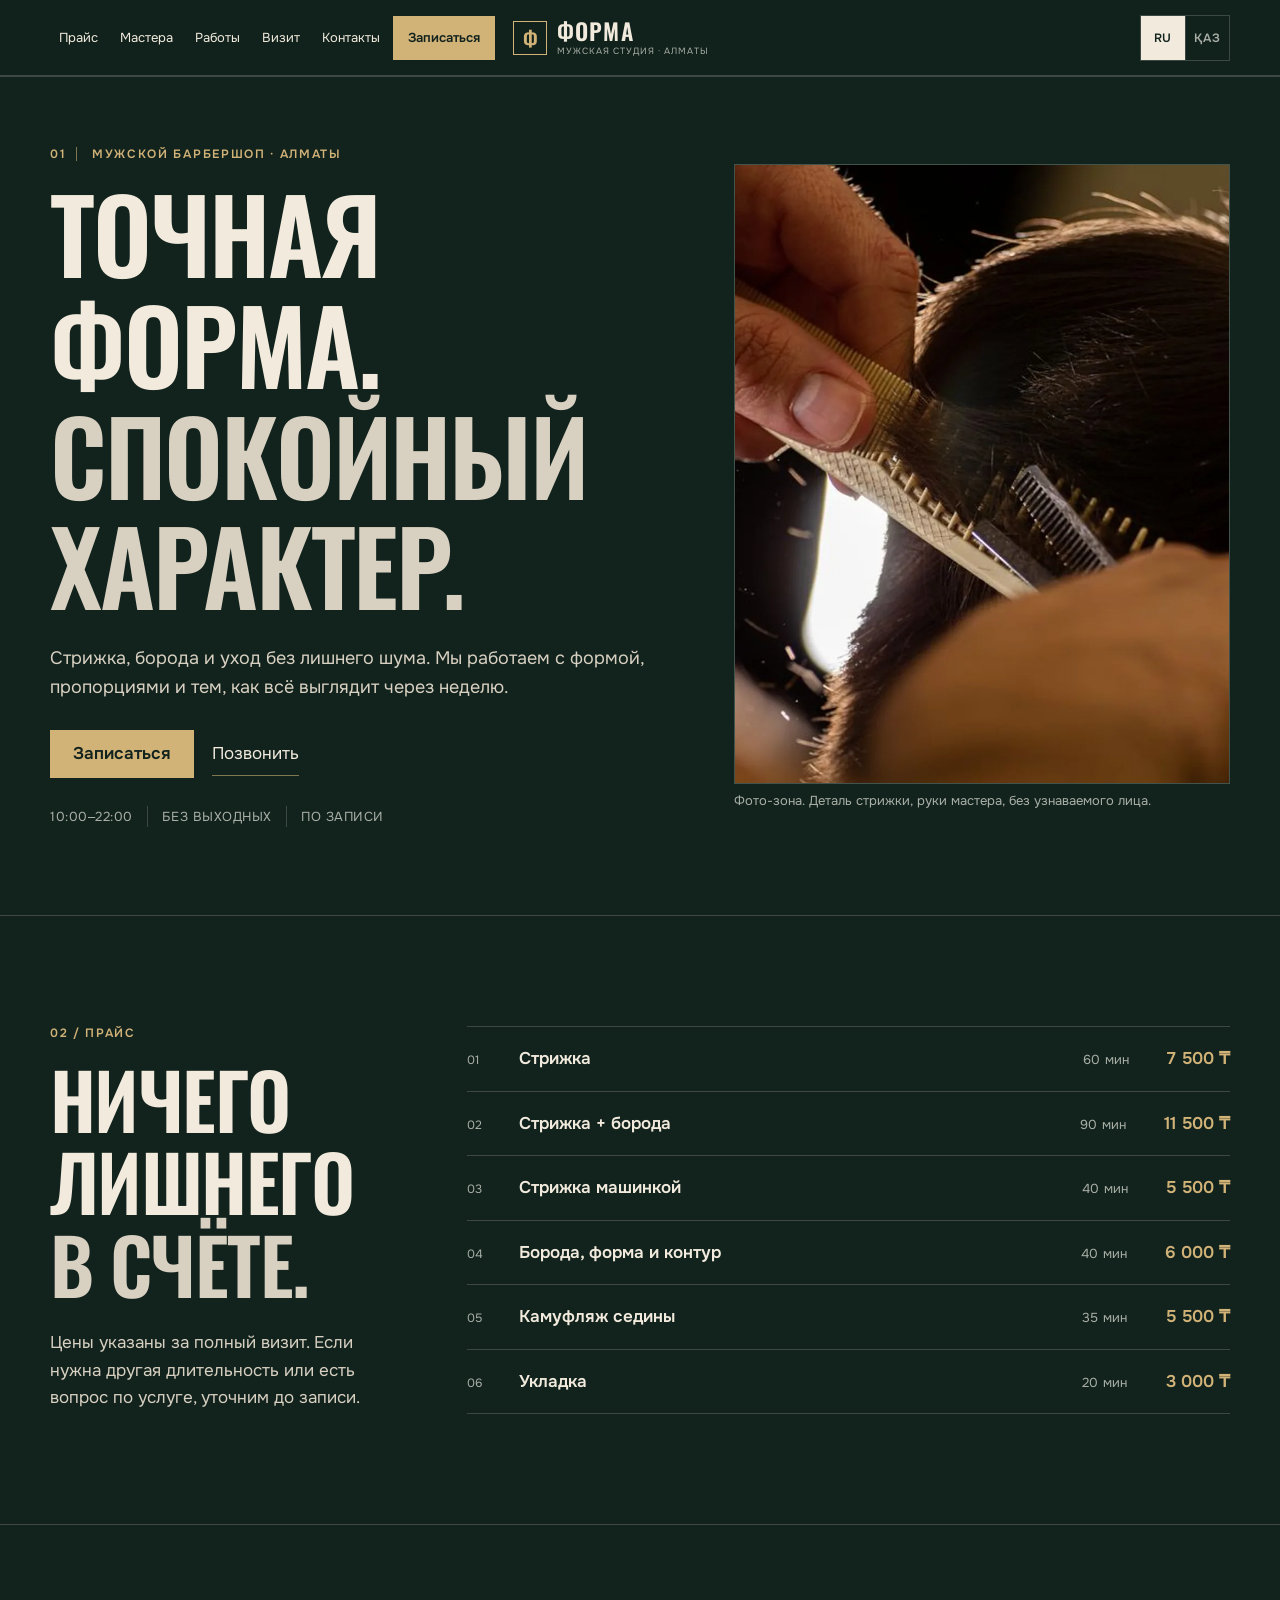
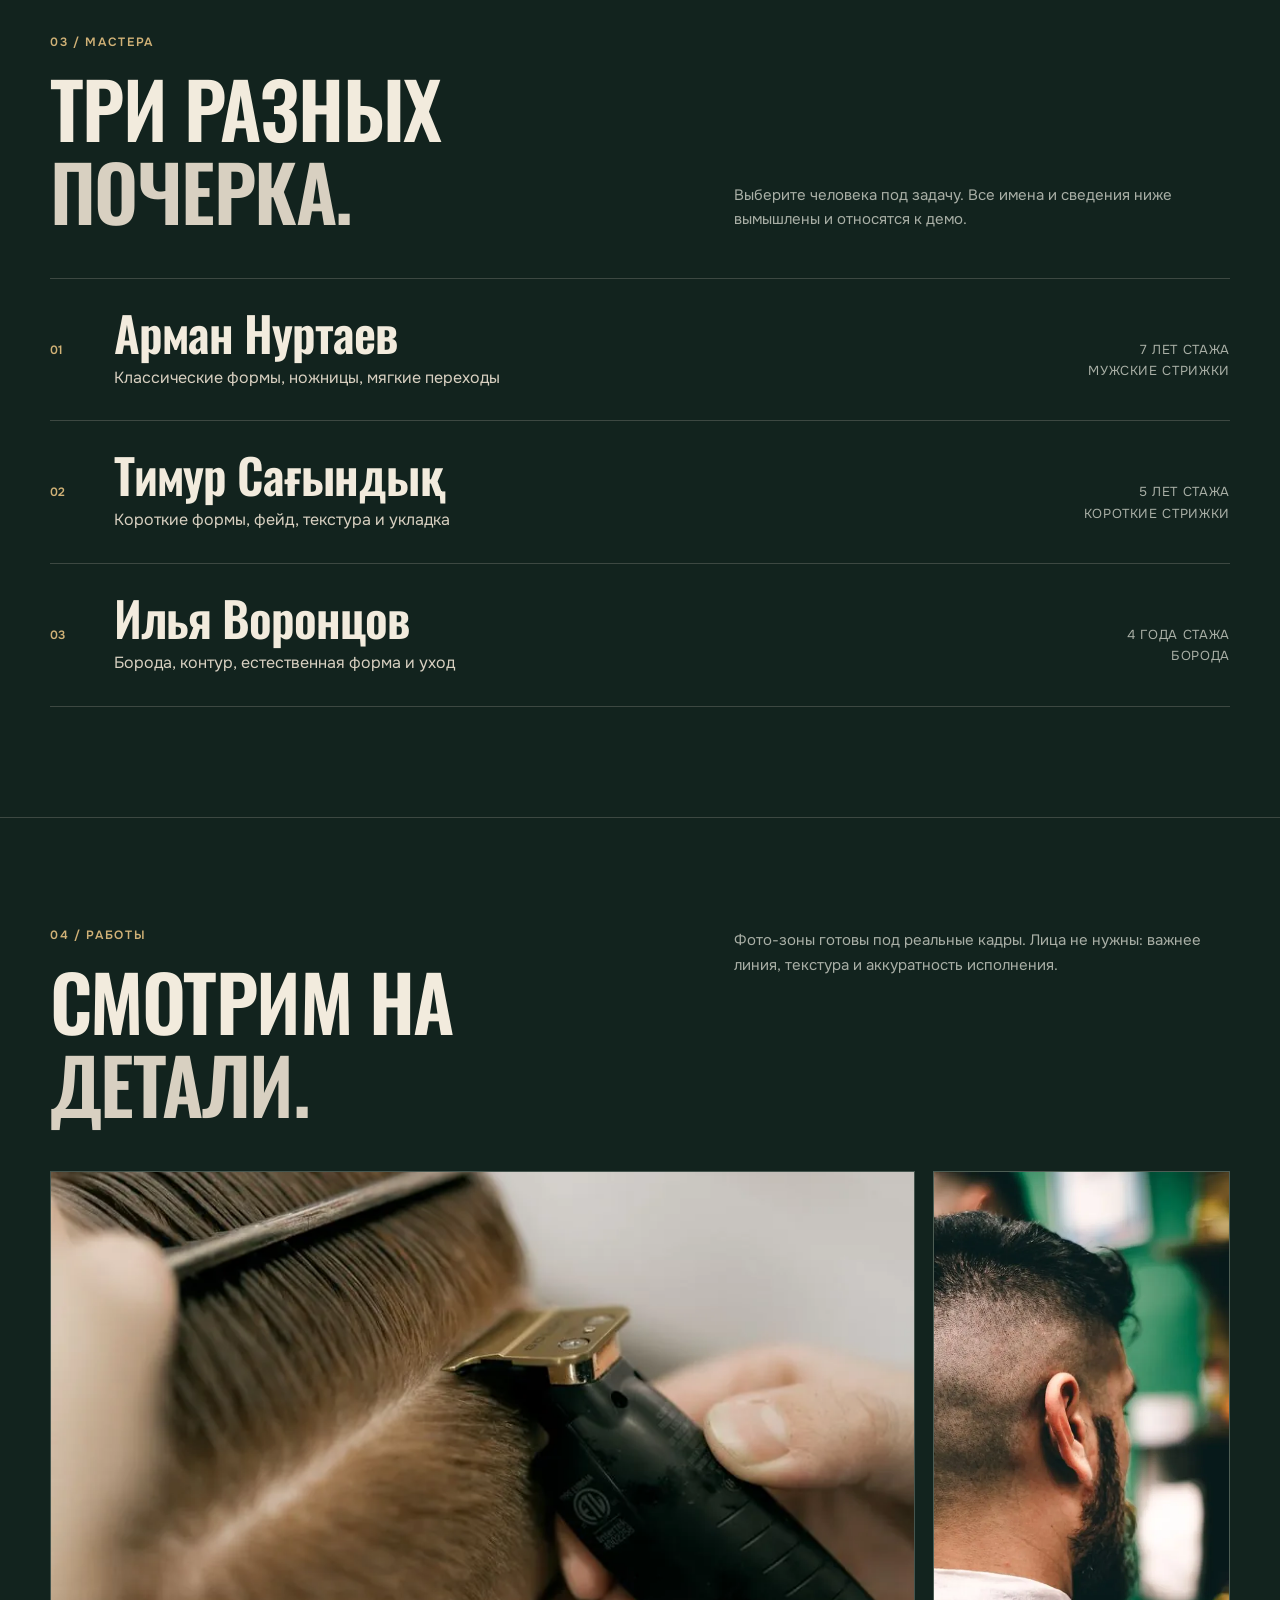
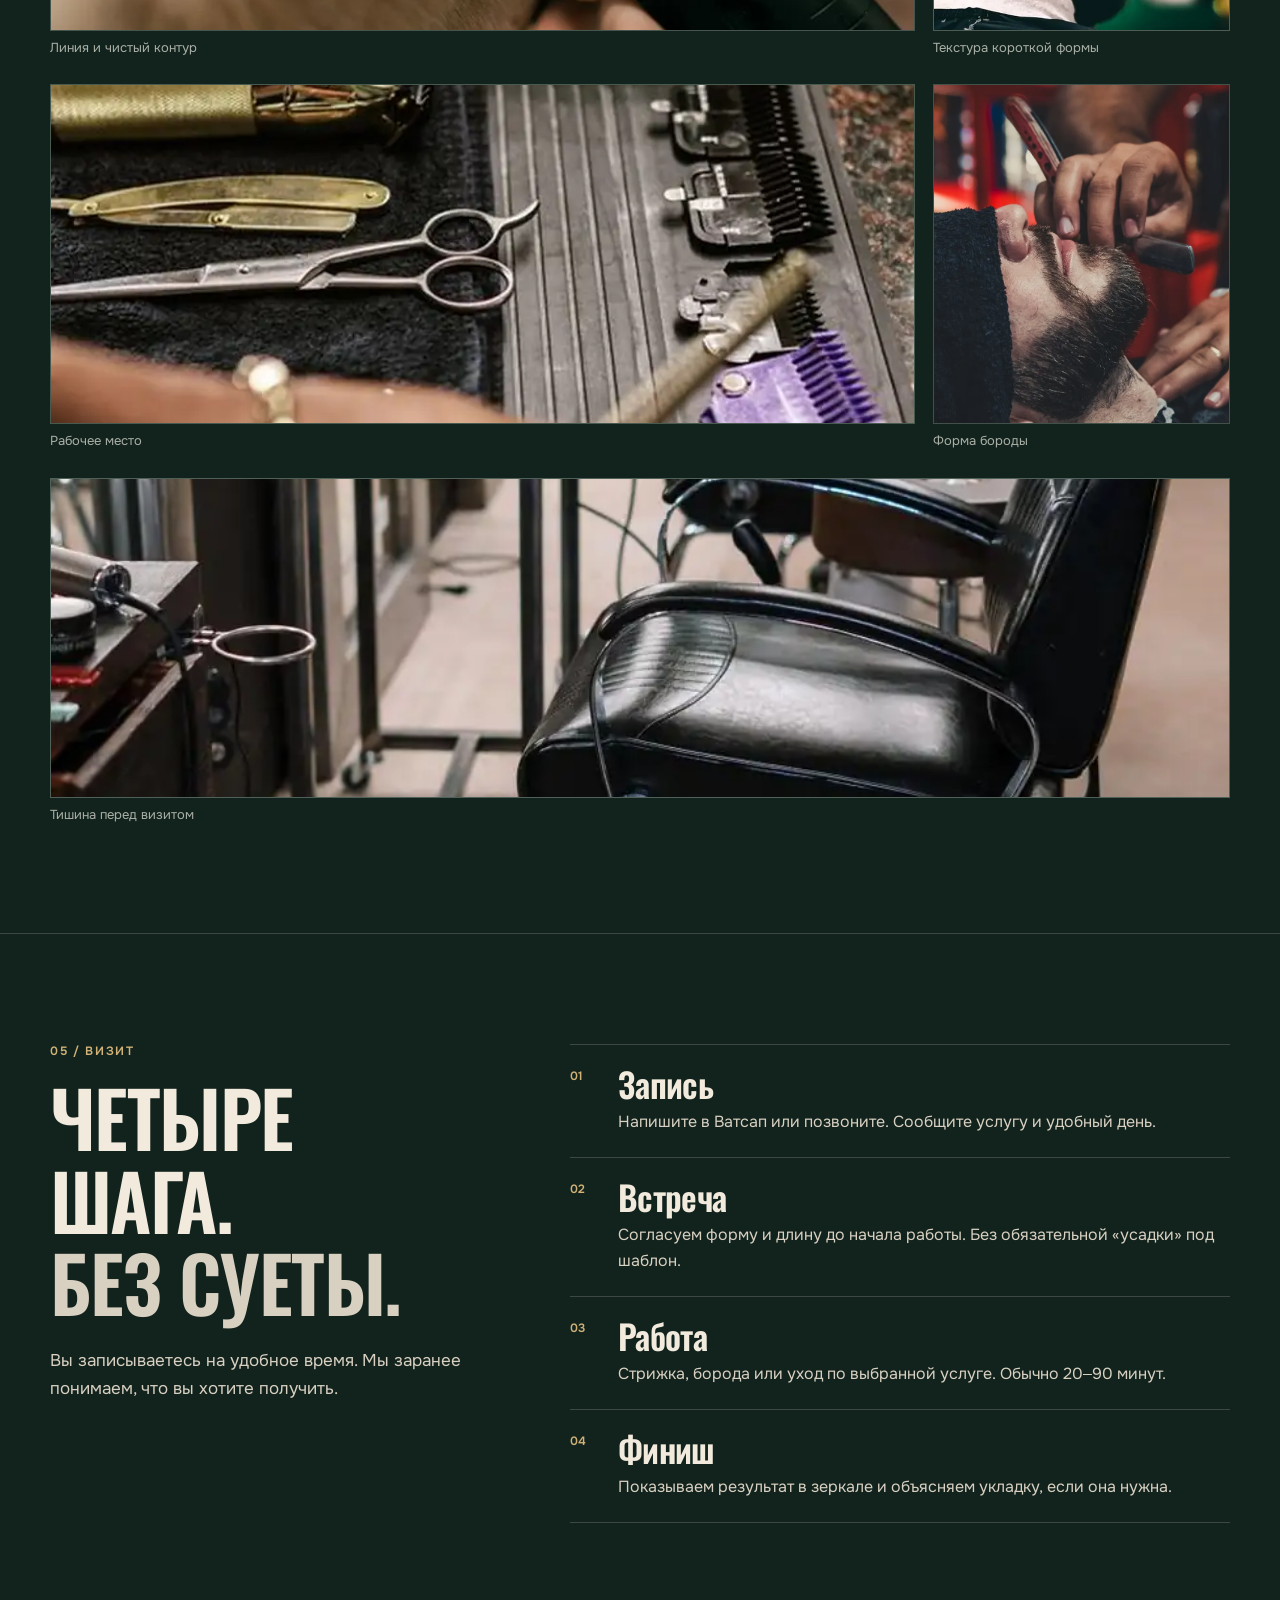
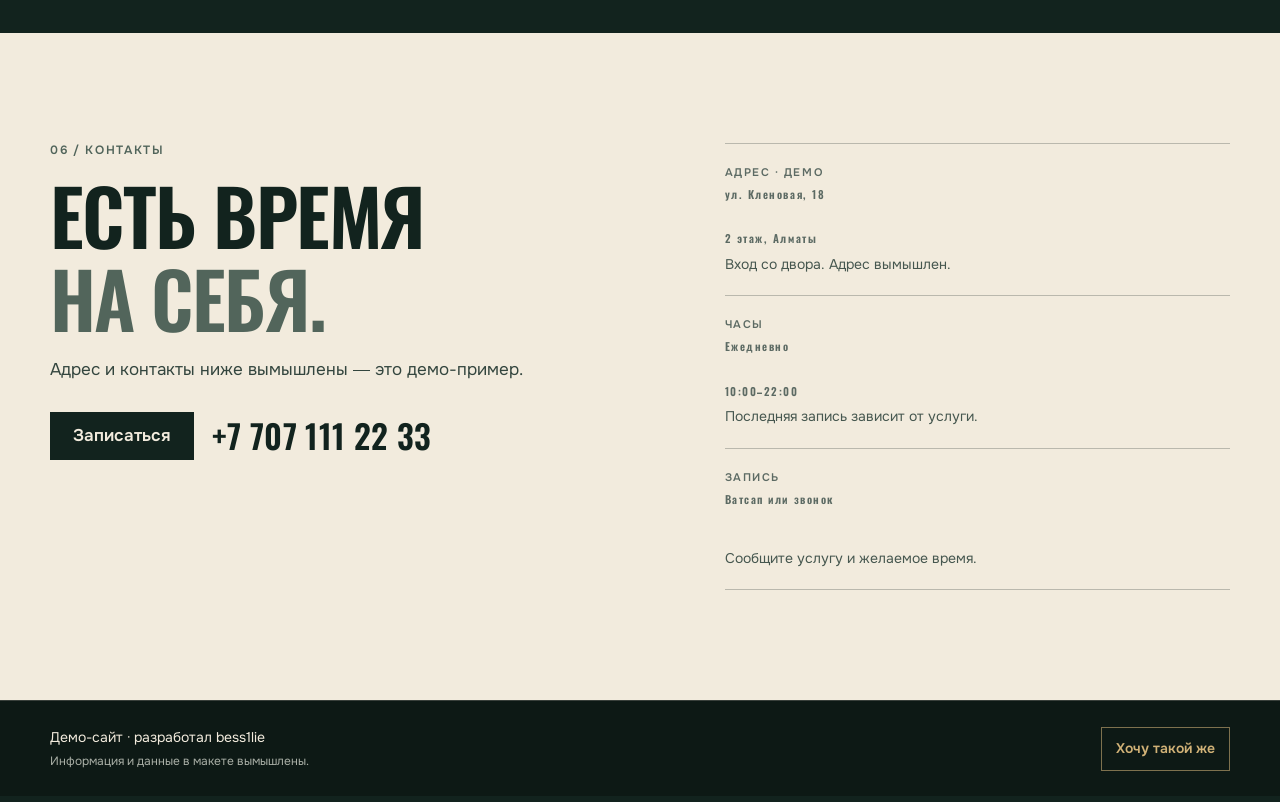
==== commit 32b1e586: "Merge branch 'demos-v2': fictional-data disclaimer" ====
--- a/barbershop-demo-v2/index.html
+++ b/barbershop-demo-v2/index.html
@@ -138,7 +138,7 @@
 <div class="contact-copy">
 <p class="section-index" data-i18n="contacts.index">06 / КОНТАКТЫ</p>
 <h2 id="contact-title"><span data-i18n="contacts.titleA">Есть время</span><br/><em data-i18n="contacts.titleB">на себя.</em></h2>
-<p class="contact-note" data-i18n="contacts.note">Адрес и контакты ниже относятся к демо-примеру. Перед публикацией их нужно заменить на реальные данные.</p>
+<p class="contact-note" data-i18n="contacts.note">Адрес и контакты ниже вымышлены — это демо-пример.</p>
 <div class="contact-actions">
 <a class="button button-primary" data-cta-placeholder="whatsapp-cta" data-i18n="cta.book" data-i18n-aria-label="cta.whatsappAria" aria-label="Записаться в Ватсап" data-whatsapp="" href="https://wa.me/77071112233?text=%D0%97%D0%B4%D1%80%D0%B0%D0%B2%D1%81%D1%82%D0%B2%D1%83%D0%B9%D1%82%D0%B5!%20%D0%A5%D0%BE%D1%87%D1%83%20%D0%B7%D0%B0%D0%BF%D0%B8%D1%81%D0%B0%D1%82%D1%8C%D1%81%D1%8F%20%D0%BD%D0%B0%20%D1%81%D1%82%D1%80%D0%B8%D0%B6%D0%BA%D1%83.">Записаться</a>
 <a class="phone" data-i18n="contacts.phone" href="tel:+77071112233">+7 707 111 22 33</a>
--- a/barbershop-demo-v2/css/style.css
+++ b/barbershop-demo-v2/css/style.css
@@ -39,7 +39,7 @@
 .eyebrow,.section-index{margin:0 0 16px;color:var(--brass);font:600 12px/1.2 "Onest Local","Onest Fallback",Arial,sans-serif;letter-spacing:.14em;text-transform:uppercase}
 .eyebrow span{display:inline-block;margin-right:10px;padding-right:10px;border-right:1px solid var(--line-strong)}
 h1,h2,h3{margin:0;font-family:"Oswald Local","Oswald Fallback",Arial Narrow,sans-serif;font-weight:600;letter-spacing:-.02em;text-wrap:balance}
-h1{font-size:clamp(58px,15vw,92px);line-height:.88;max-width:9ch;text-transform:uppercase}
+h1{font-size:clamp(58px,15vw,92px);line-height:1.08;max-width:9ch;text-transform:uppercase}
 h1 em,h2 em{font-style:normal;color:var(--bone-soft)}
 .hero-lede{max-width:38rem;margin:24px 0 0;color:var(--bone-soft);font-size:17px}
 .hero-actions{display:flex;flex-wrap:wrap;align-items:center;gap:18px;margin-top:28px}
@@ -60,7 +60,7 @@
 .frame-label{position:absolute;z-index:2;left:14px;bottom:12px;color:var(--bg);font-size:10px;font-weight:600;letter-spacing:.14em;background:var(--brass);padding:6px 8px}
 .media-hero figcaption,.work-item figcaption{margin-top:8px;color:var(--muted);font-size:13px;line-height:1.35}
 .section{padding-block:78px}
-h2{font-size:clamp(52px,11vw,82px);line-height:.9;text-transform:uppercase}
+h2{font-size:clamp(52px,11vw,82px);line-height:1.08;text-transform:uppercase}
 .section-intro>p:last-child{margin:24px 0 0;color:var(--bone-soft);max-width:31rem}
 .price-layout{display:grid;gap:54px}
 .price-list{border-top:1px solid var(--line)}
@@ -132,3 +132,21 @@
 @media (min-width:700px){.lang-switch{margin-left:auto}}
 html[data-lang="kk"] .lang-kk{background:var(--bone);color:var(--bg)}html[data-lang="kk"] .lang-ru{background:transparent;color:var(--muted)}html[data-lang="ru"] .lang-ru{background:var(--bone);color:var(--bg)}html[data-lang="ru"] .lang-kk{background:transparent;color:var(--muted)}
 .info-block .booking-empty{display:none}
+
+/* work mosaic fix: explicit placement + stretch fill, no voids (audit fix) */
+.work-grid>*{min-width:0}
+@media (min-width:700px){
+.work-grid{align-items:stretch}
+.work-large{grid-column:1/span 2;grid-row:1}
+.work-mid:nth-child(2){grid-column:3;grid-row:1}
+.work-mid:nth-child(4){grid-column:1/span 2;grid-row:2}
+.work-small:nth-child(3){grid-column:3;grid-row:2}
+.work-small:nth-child(5){grid-column:1/-1;grid-row:3}
+.work-item{display:flex;flex-direction:column}
+.work-item .work-frame{flex:1 1 auto;aspect-ratio:auto;min-height:0}
+.work-large .work-frame{min-height:380px}
+.work-mid:nth-child(2) .work-frame{min-height:460px}
+.work-mid:nth-child(4) .work-frame{min-height:340px}
+.work-small:nth-child(3) .work-frame{min-height:300px}
+.work-small:nth-child(5) .work-frame{min-height:320px}
+}
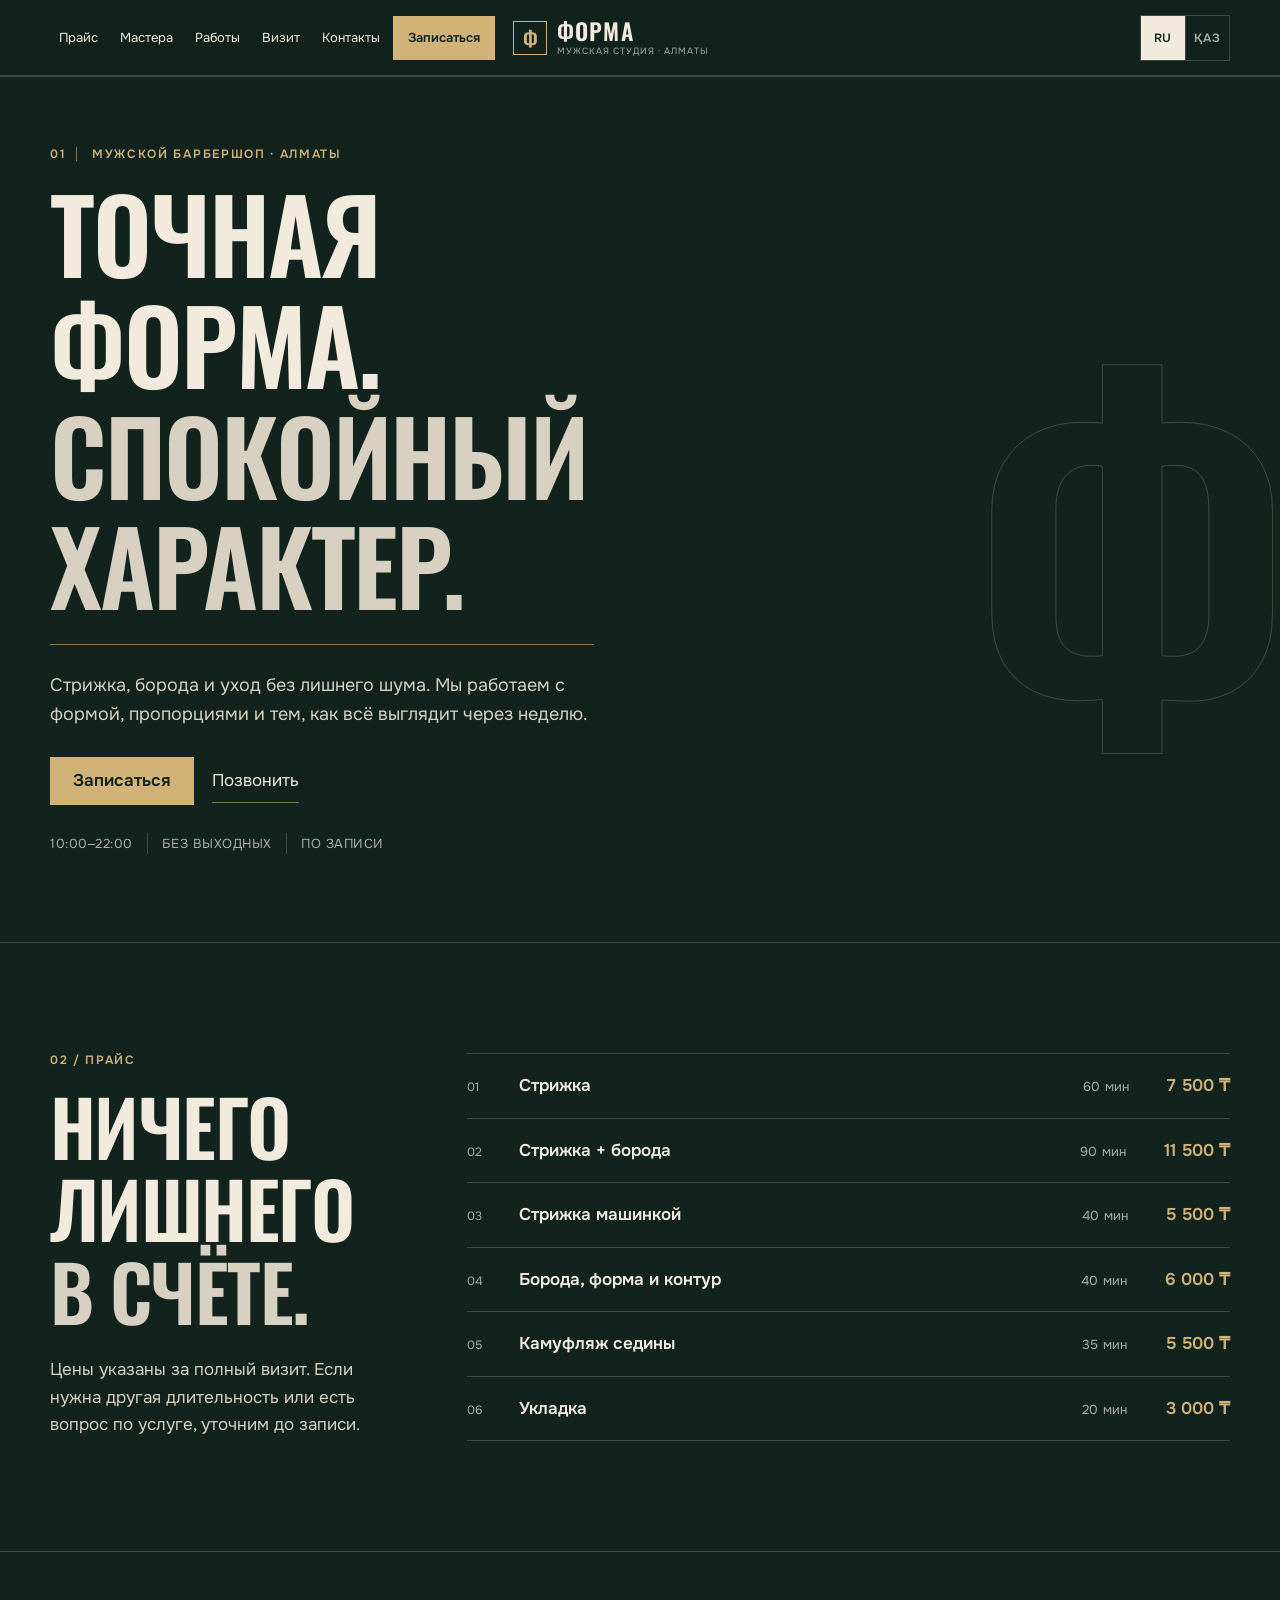
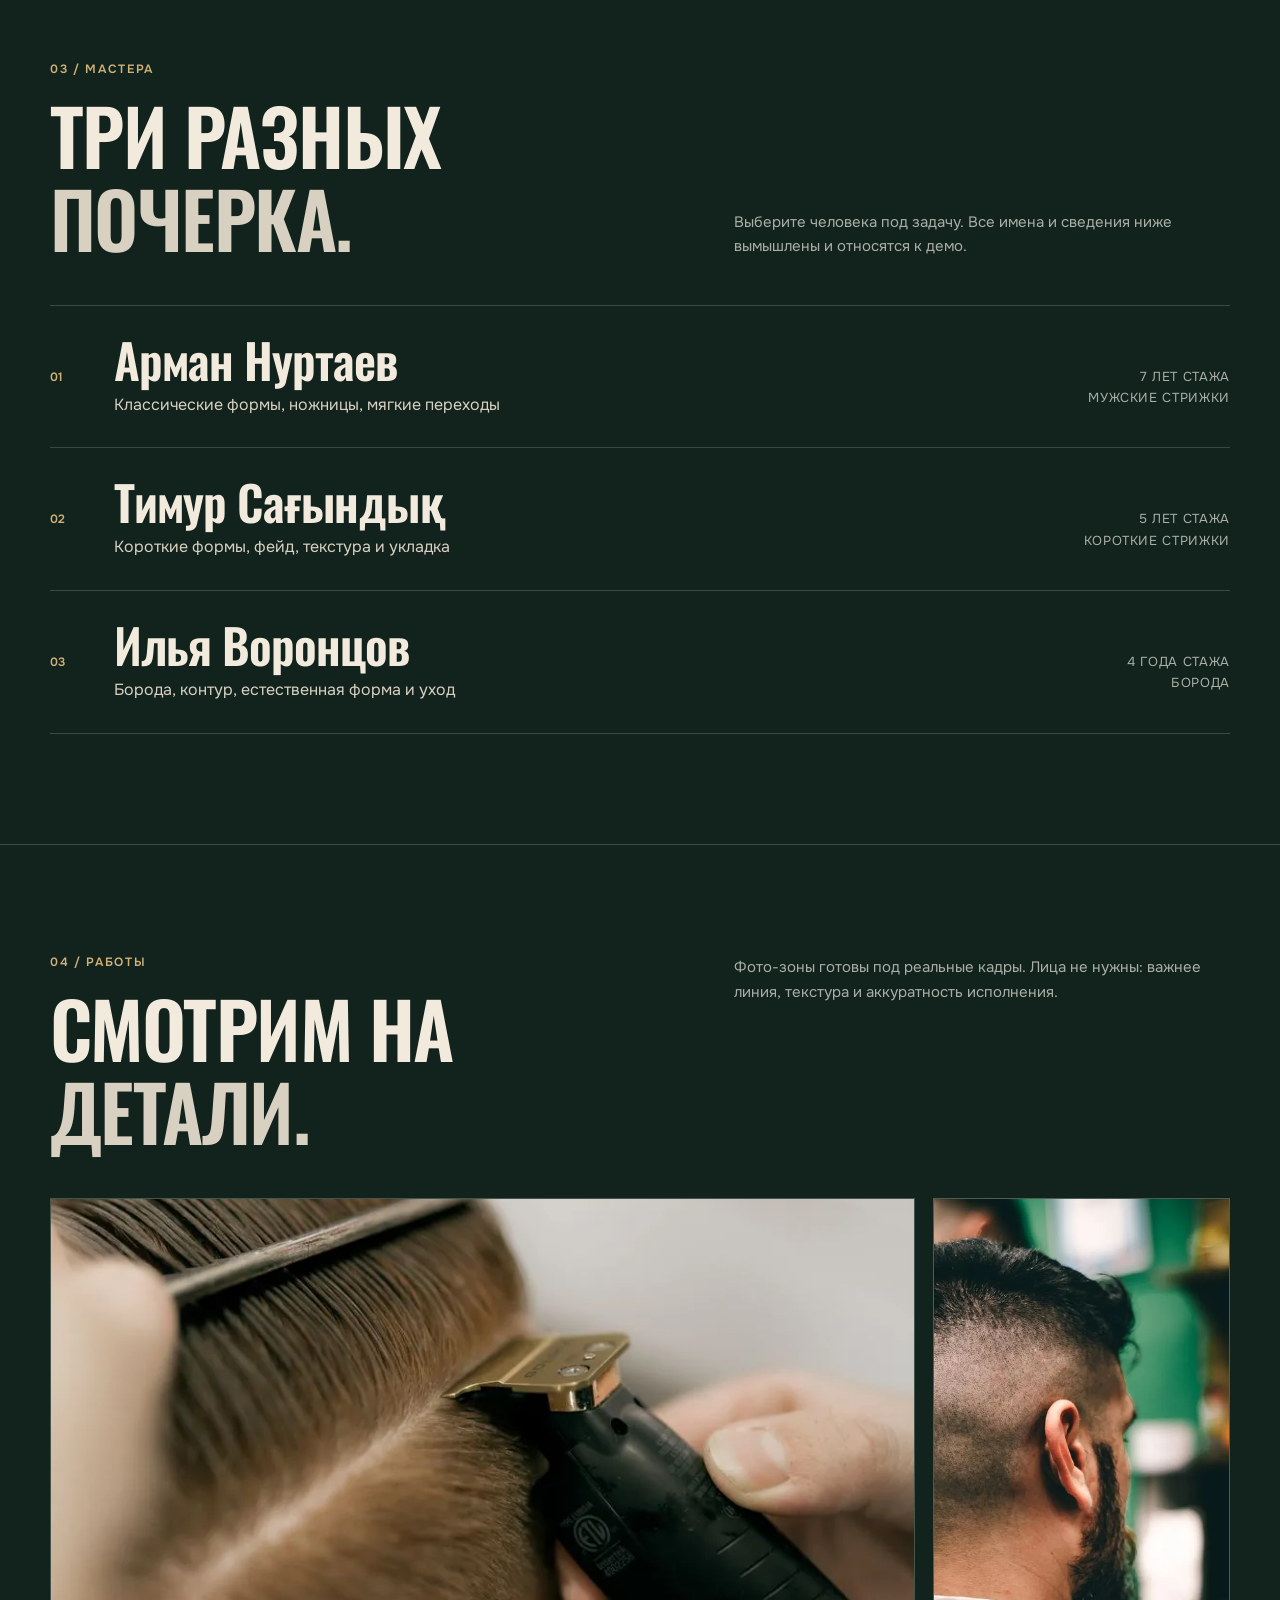
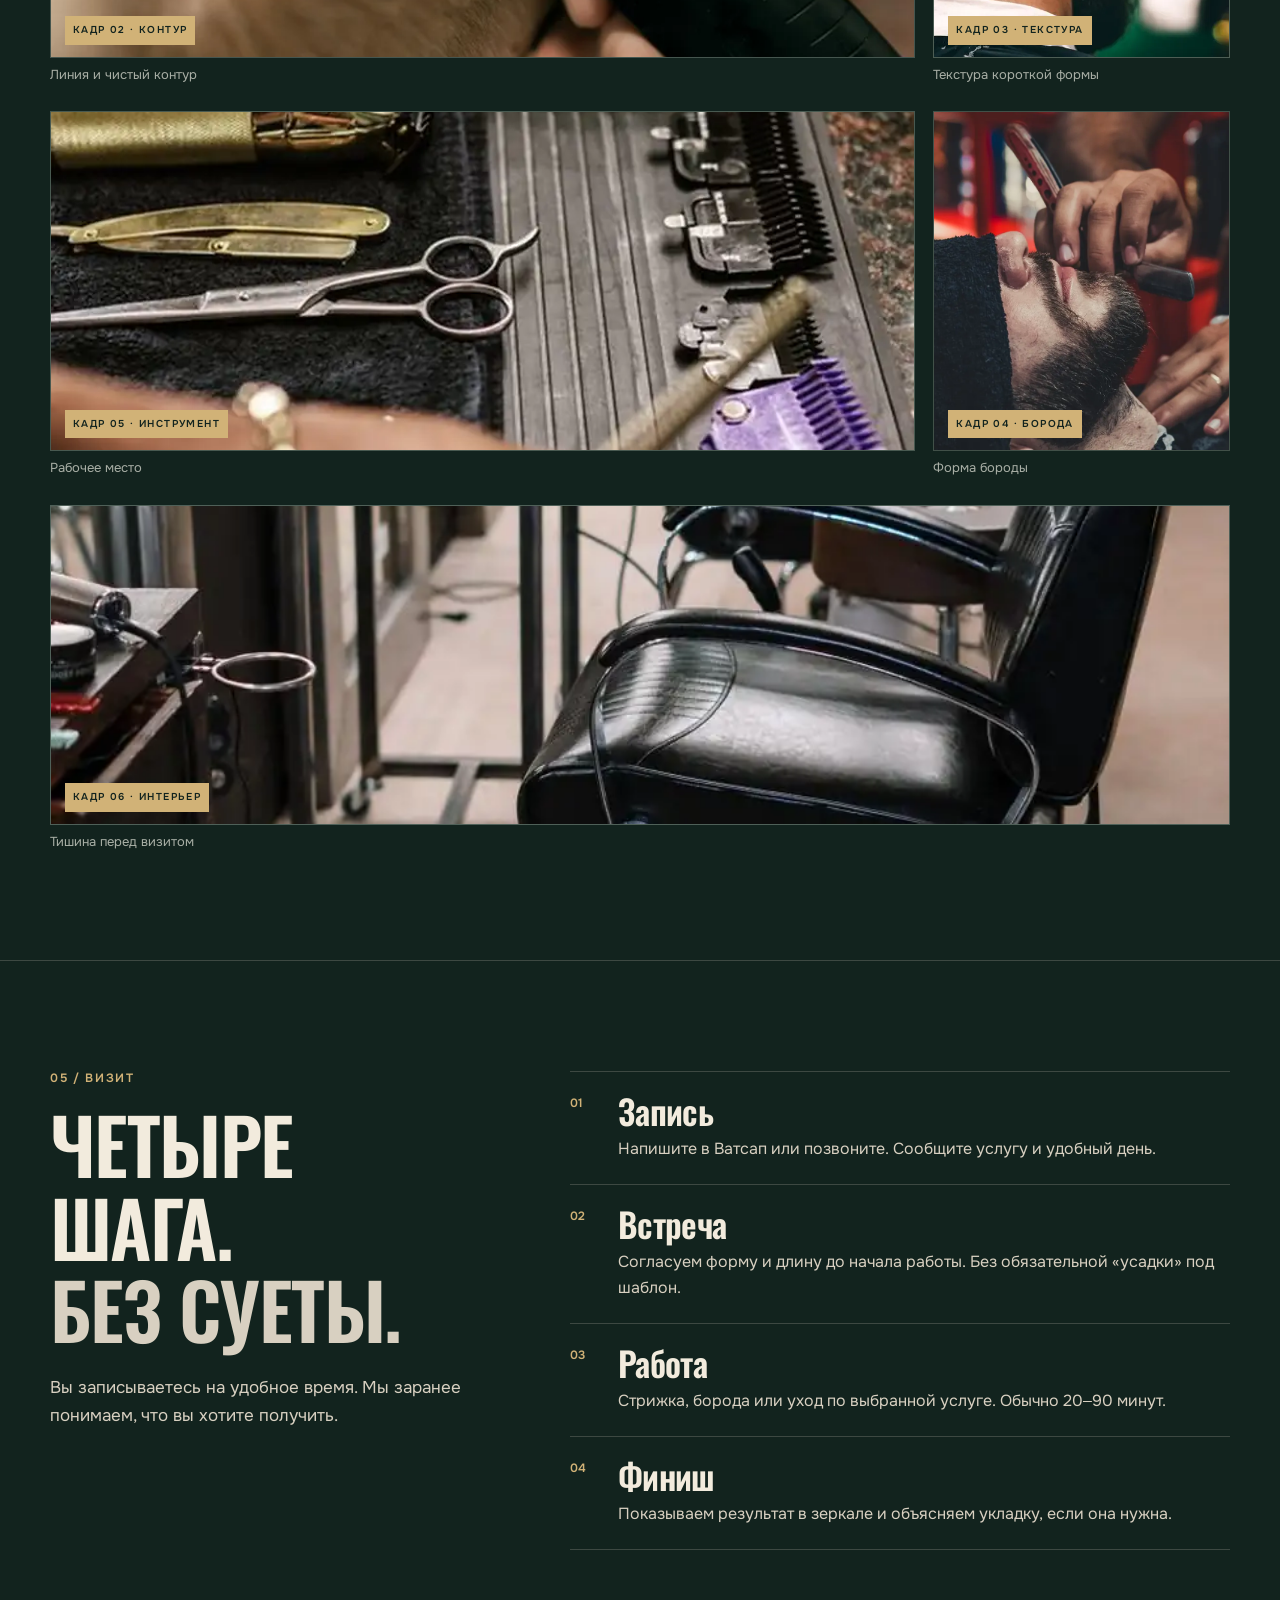
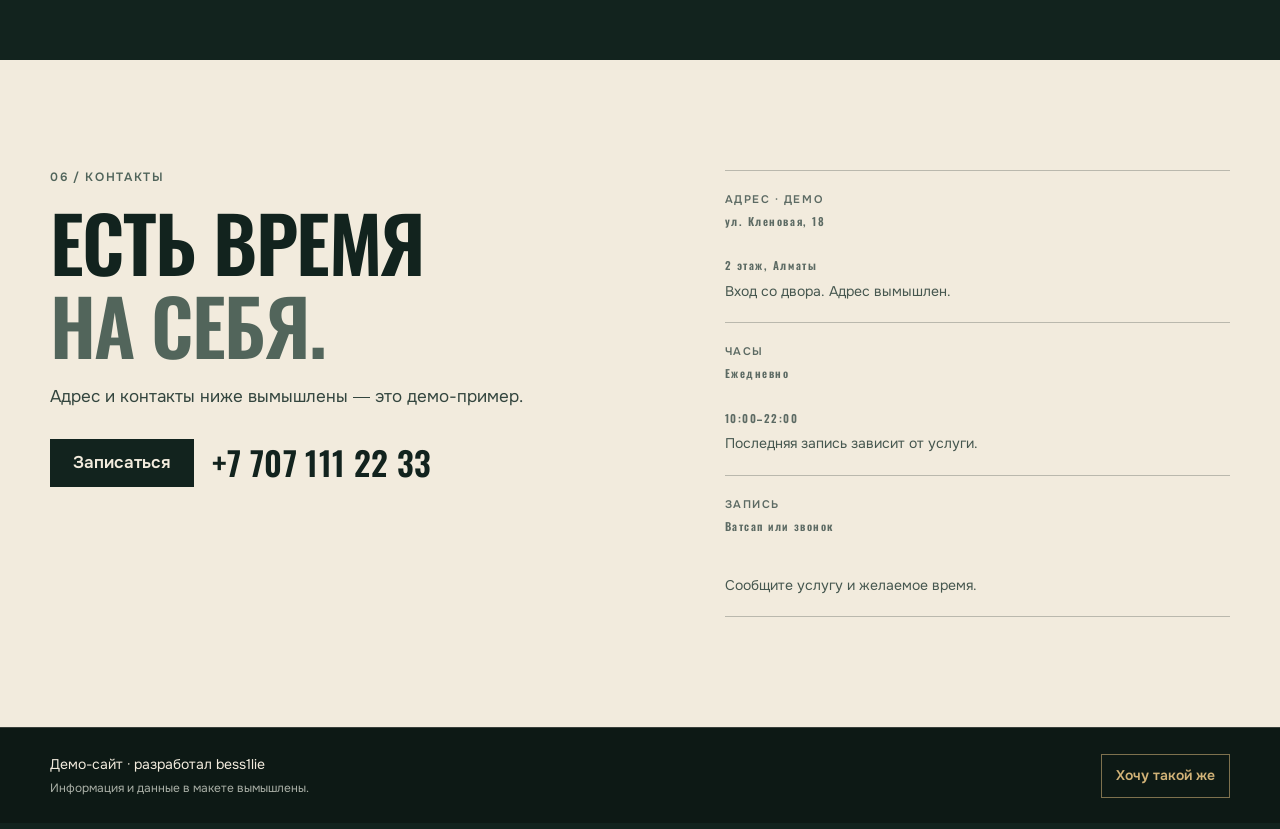
==== commit c14be3fd: "Merge branch 'demos-v2': typographic hero" ====
--- a/barbershop-demo-v2/index.html
+++ b/barbershop-demo-v2/index.html
@@ -41,6 +41,7 @@
 <div class="hero-copy">
 <p class="eyebrow" data-i18n="hero.eyebrow"><span>01</span> Мужской барбершоп · Алматы</p>
 <h1 id="hero-title"><span class="hero-title-a" data-i18n="hero.titleA">Точная форма.</span><br/><em data-i18n="hero.titleB">Спокойный характер.</em></h1>
+
 <p class="hero-lede" data-i18n="hero.lede">Стрижка, борода и уход без лишнего шума. Мы работаем с формой, пропорциями и тем, как всё выглядит через неделю.</p>
 <div class="hero-actions">
 <a class="button button-primary" data-cta-placeholder="whatsapp-cta" data-i18n="cta.book" data-i18n-aria-label="cta.whatsappAria" aria-label="Записаться в Ватсап" data-whatsapp="" href="https://wa.me/77071112233?text=%D0%97%D0%B4%D1%80%D0%B0%D0%B2%D1%81%D1%82%D0%B2%D1%83%D0%B9%D1%82%D0%B5!%20%D0%A5%D0%BE%D1%87%D1%83%20%D0%B7%D0%B0%D0%BF%D0%B8%D1%81%D0%B0%D1%82%D1%8C%D1%81%D1%8F%20%D0%BD%D0%B0%20%D1%81%D1%82%D1%80%D0%B8%D0%B6%D0%BA%D1%83.">Записаться</a>
@@ -50,15 +51,7 @@
 <span data-i18n="hero.hours">10:00–22:00</span><span data-i18n="hero.days">без выходных</span><span data-i18n="hero.appointment">по записи</span>
 </div>
 </div>
-<figure class="hero-media media-slot media-hero">
-<div class="media-frame media-frame-hero">
-<div aria-hidden="true" class="shape shape-a"></div>
-<div aria-hidden="true" class="shape shape-b"></div>
-<span class="frame-label" data-i18n="work.frame01">КАДР 01 · ФОРМА</span>
-<img alt="Руки мастера во время работы, без лица" data-i18n-alt="work.heroAlt" fetchpriority="high" height="1125" src="assets/img/hero-barber.webp" width="900"/>
-</div>
-<figcaption data-i18n="work.heroCaption">Фото-зона. Деталь стрижки, руки мастера, без узнаваемого лица.</figcaption>
-</figure>
+
 </div>
 </section>
 <section aria-labelledby="price-title" class="section section-price section-rule" id="price">
--- a/barbershop-demo-v2/css/style.css
+++ b/barbershop-demo-v2/css/style.css
@@ -57,7 +57,7 @@
 .media-hero .shape{position:absolute;z-index:1}
 .shape-a{width:62%;aspect-ratio:1;background:var(--brass);left:11%;top:13%;transform:rotate(17deg)}
 .shape-b{width:55%;aspect-ratio:1;border:1px solid var(--bone);right:7%;bottom:9%;transform:rotate(-11deg)}
-.frame-label{position:absolute;z-index:2;left:14px;bottom:12px;color:var(--bg);font-size:10px;font-weight:600;letter-spacing:.14em;background:var(--brass);padding:6px 8px}
+.frame-label{position:absolute;z-index:4;left:14px;bottom:12px;color:var(--bg);font-size:10px;font-weight:600;letter-spacing:.14em;background:var(--brass);padding:6px 8px}
 .media-hero figcaption,.work-item figcaption{margin-top:8px;color:var(--muted);font-size:13px;line-height:1.35}
 .section{padding-block:78px}
 h2{font-size:clamp(52px,11vw,82px);line-height:1.08;text-transform:uppercase}
@@ -150,3 +150,12 @@
 .work-small:nth-child(3) .work-frame{min-height:300px}
 .work-small:nth-child(5) .work-frame{min-height:320px}
 }
+
+/* hero-type: pure typographic hero, no photo */
+.hero{position:relative;overflow:hidden}
+.hero-copy{position:relative}
+.hero::before{content:"\0424";position:absolute;z-index:0;right:-1%;top:54%;transform:translateY(-50%);font-family:"Oswald Local","Oswald Fallback",sans-serif;font-weight:600;font-size:clamp(280px,34vw,520px);line-height:1;color:transparent;-webkit-text-stroke:1px rgba(209,178,119,.26);pointer-events:none;user-select:none}
+.hero-grid{position:relative;z-index:1}
+@media (max-width:699px){.hero::before{display:none}}
+.hero-copy h1{margin-bottom:0}
+.hero-lede{border-top:1px solid var(--line-strong);padding-top:26px;max-width:34rem}
